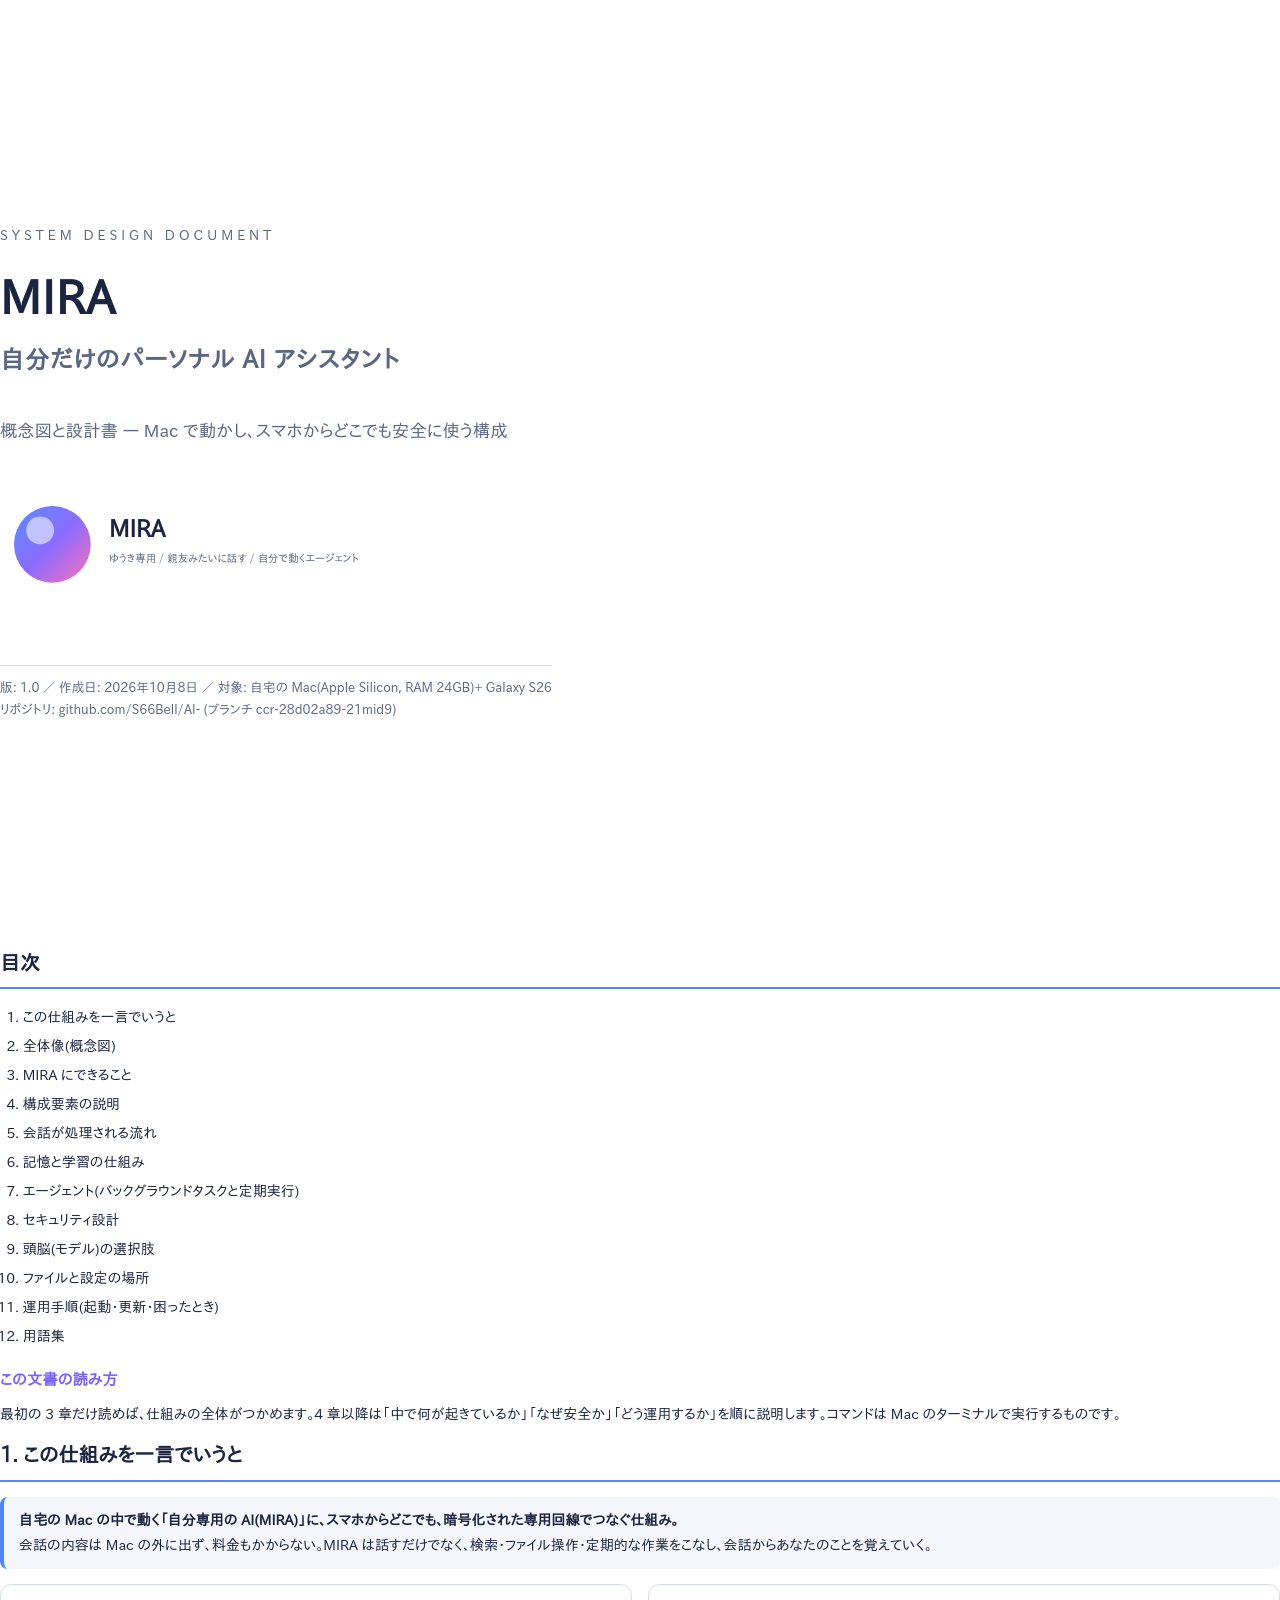
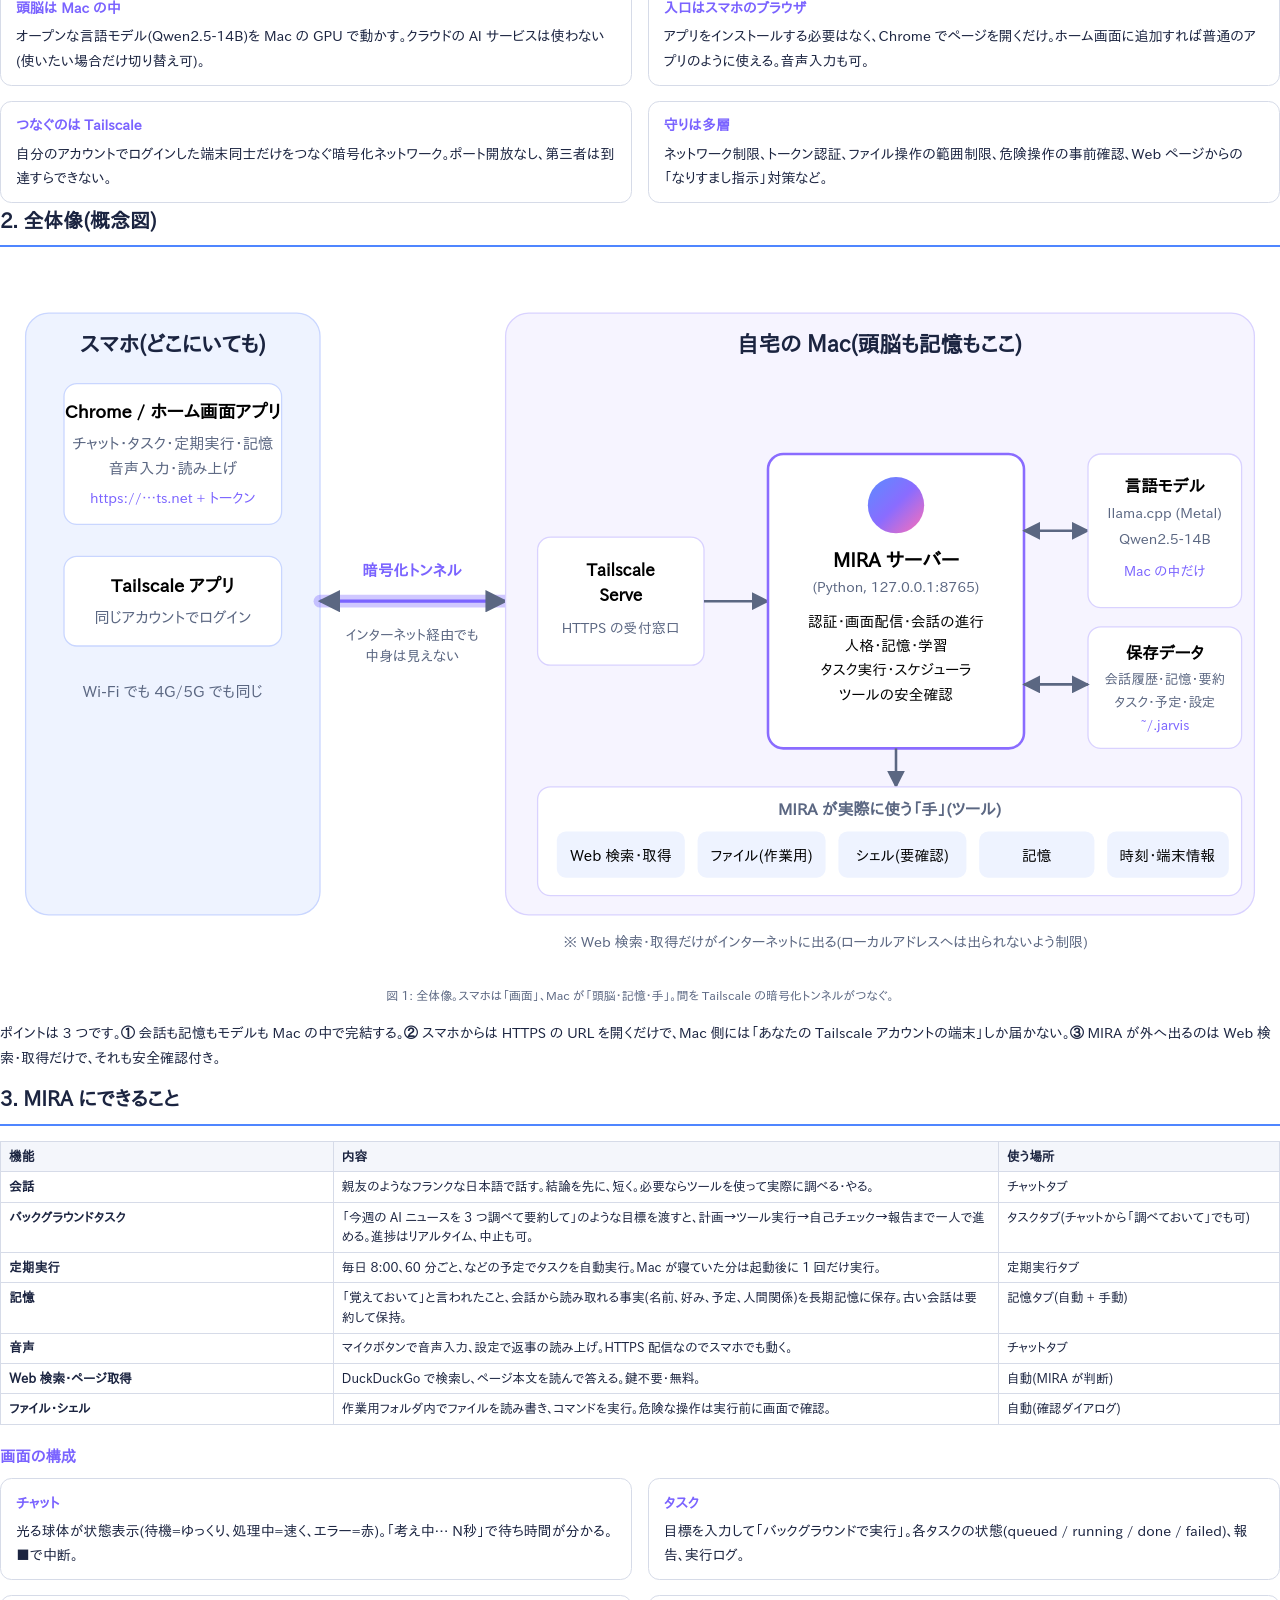
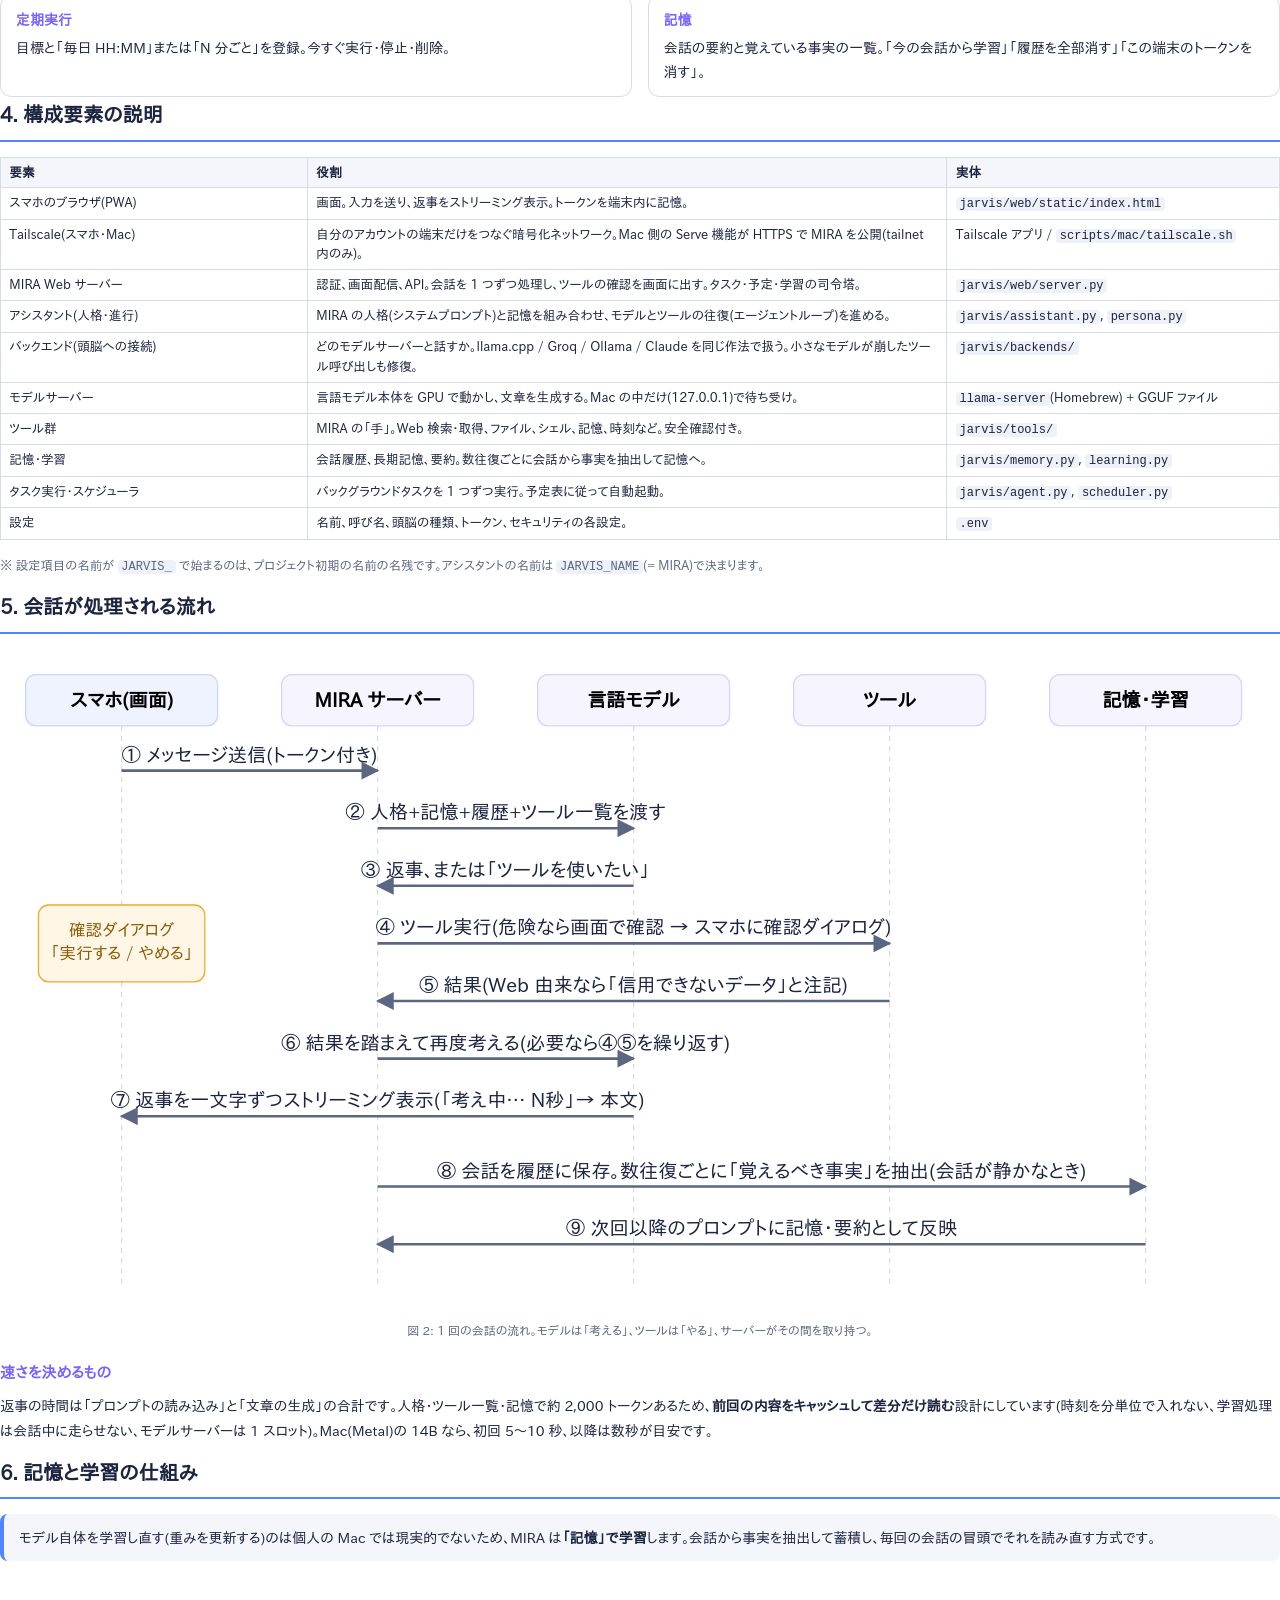
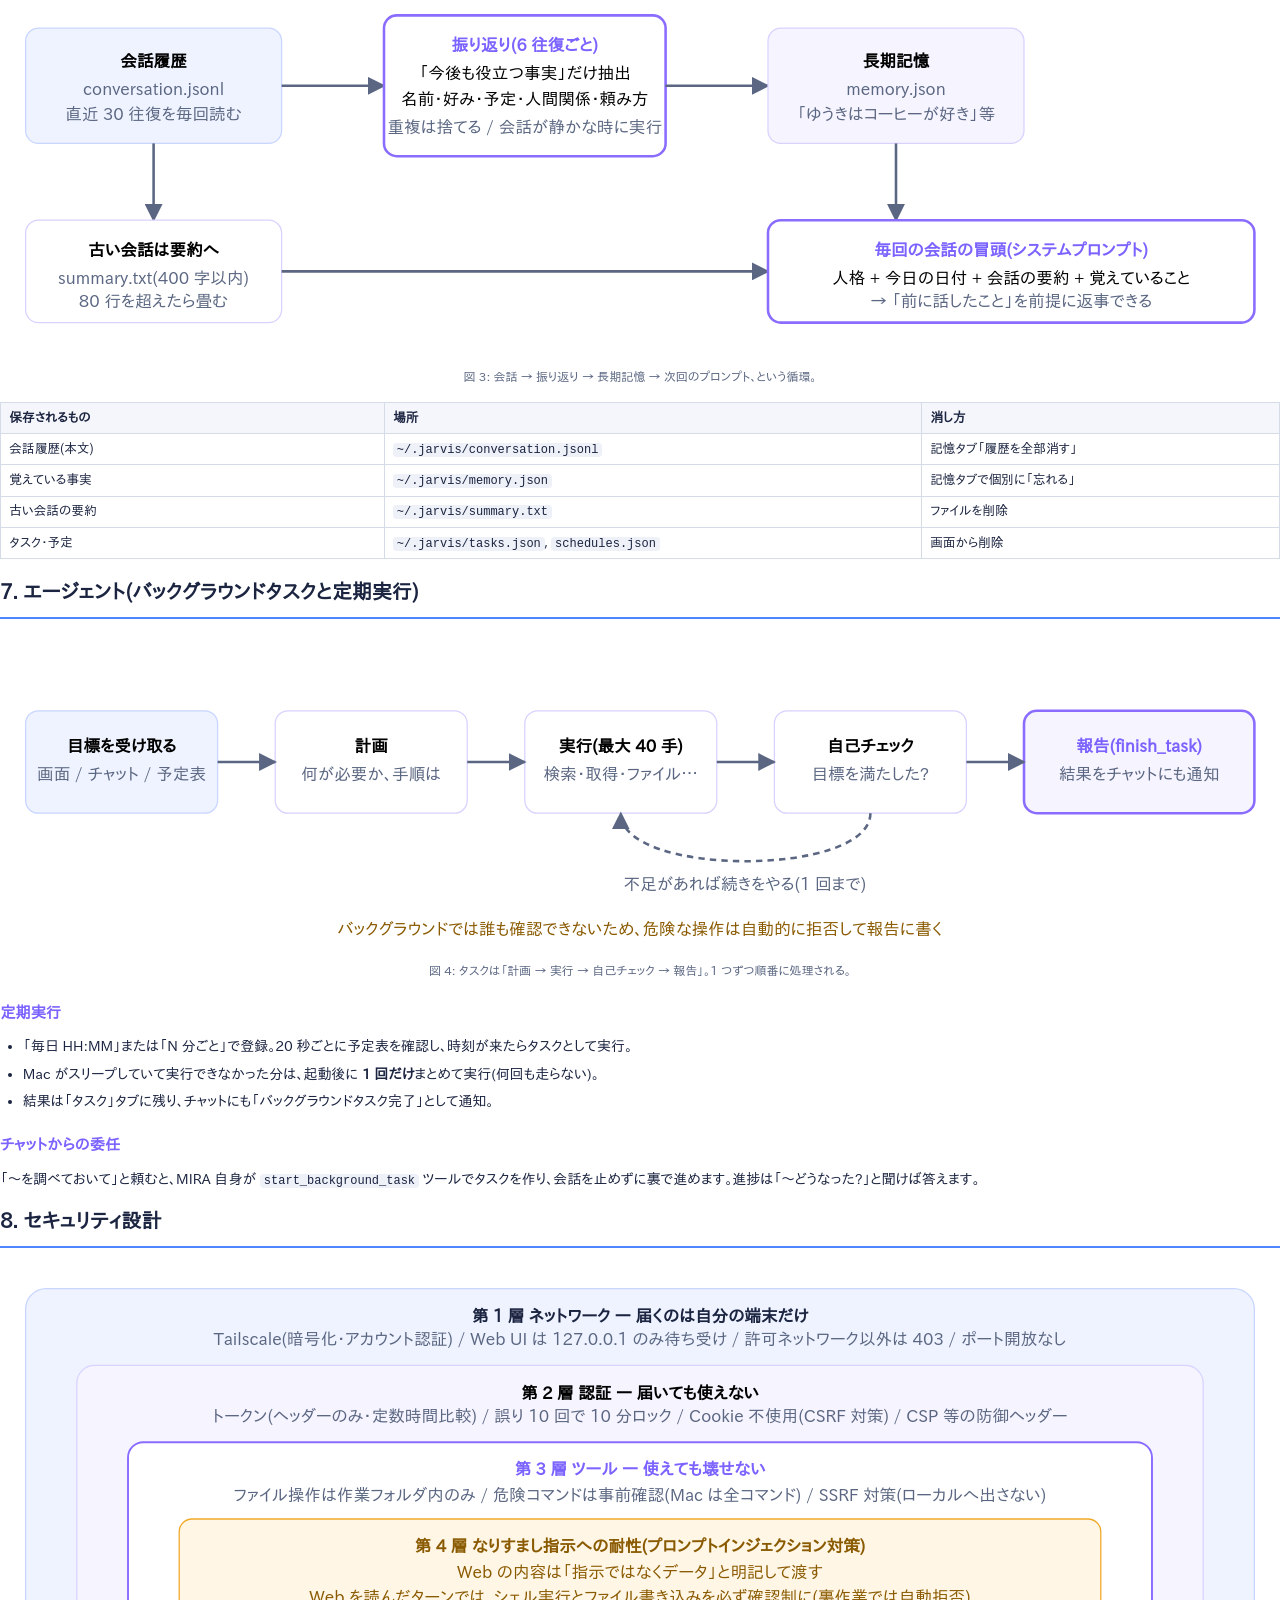
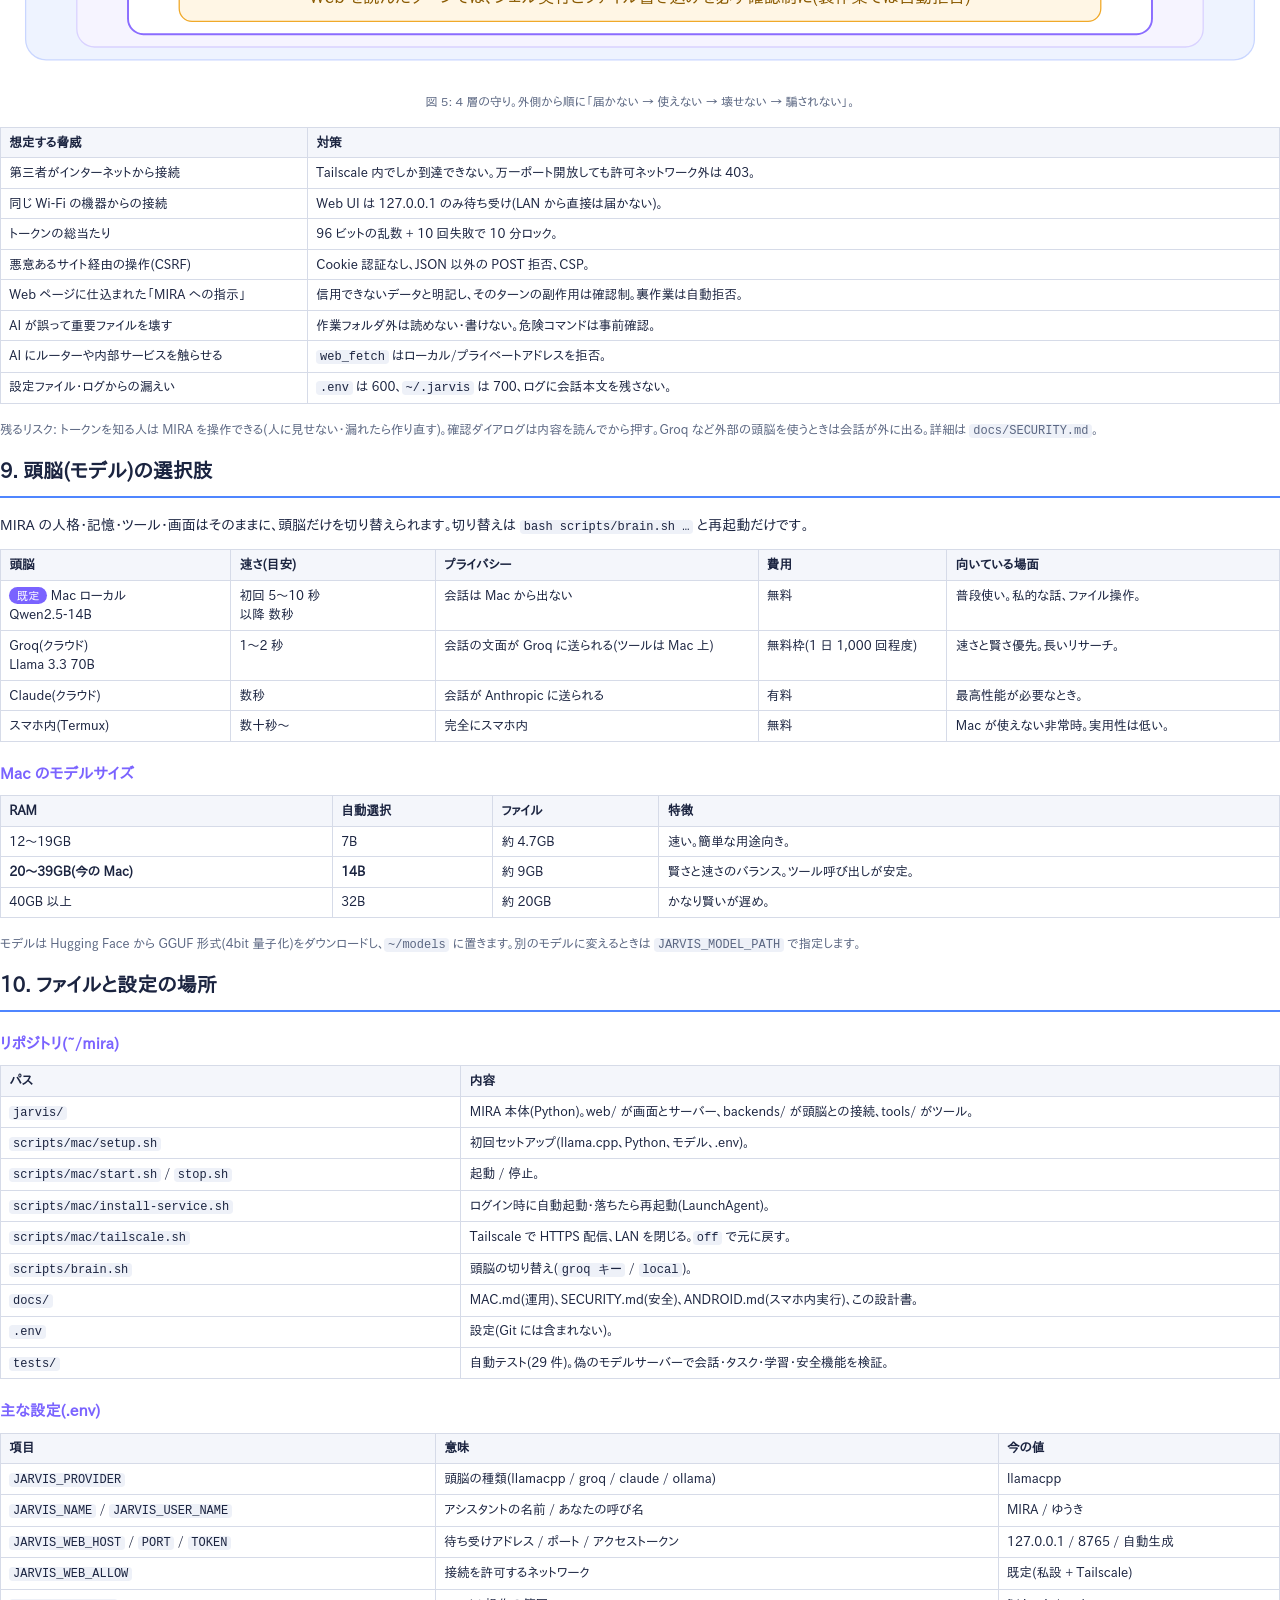
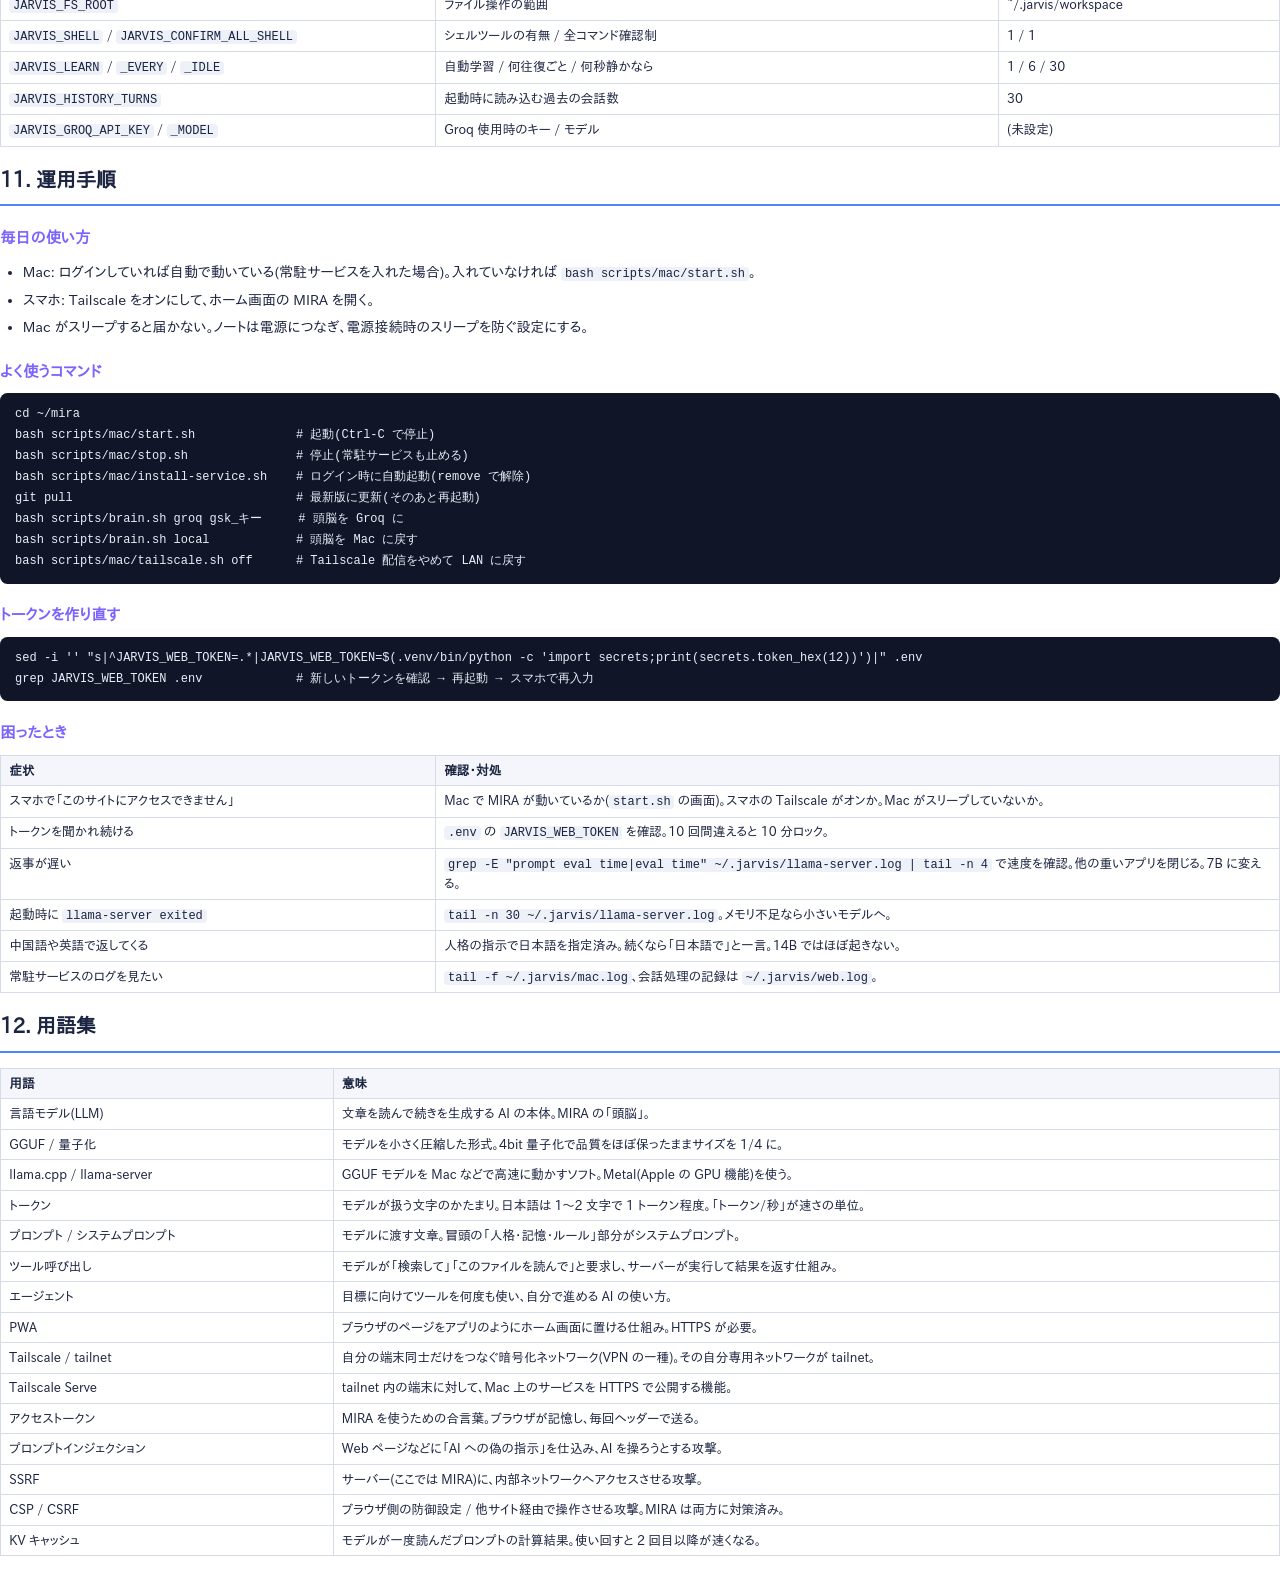
==== docs/design/mira-design.html @ 9174a17b "docs: MIRA design document (concept diagrams + spec) as HTML and PDF Co-Authored-By: Claude Fable 5." ====
<!doctype html>
<html lang="ja">
<head>
<meta charset="utf-8">
<title>MIRA 設計書</title>
<style>
@page { size: A4; margin: 18mm 16mm 18mm 16mm; }
:root{ --ink:#1b2440; --muted:#5b6782; --line:#d6dbe8; --blue:#4f86ff; --purple:#7a63ff; --pink:#ff6fb5; --teal:#2fb8d6; --green:#2fbf8a; --amber:#f0a929; --red:#e5566a; --bg:#f4f6fb; }
*{box-sizing:border-box}
body{font-family:"IPAPGothic","IPAGothic","Hiragino Sans","Noto Sans JP",sans-serif;color:var(--ink);font-size:10.5pt;line-height:1.75;margin:0}
h1{font-size:22pt;margin:0 0 4mm;letter-spacing:.02em}
h2{font-size:15pt;margin:0 0 4mm;padding-bottom:2mm;border-bottom:2px solid var(--blue);page-break-after:avoid}
h3{font-size:11.5pt;margin:5mm 0 2mm;color:var(--purple);page-break-after:avoid}
p{margin:0 0 3mm}
.page{page-break-after:always}
.page:last-child{page-break-after:auto}
.cover{height:250mm;display:flex;flex-direction:column;justify-content:center;align-items:flex-start;gap:6mm}
.cover .kicker{color:var(--muted);letter-spacing:.3em;font-size:10pt}
.cover h1{font-size:34pt;line-height:1.2}
.cover .sub{font-size:13pt;color:var(--muted)}
.cover .meta{margin-top:12mm;color:var(--muted);font-size:9.5pt;border-top:1px solid var(--line);padding-top:3mm}
.lead{background:var(--bg);border-left:4px solid var(--blue);padding:3mm 4mm;border-radius:2mm;margin:0 0 4mm}
.grid2{display:grid;grid-template-columns:1fr 1fr;gap:4mm}
.card{border:1px solid var(--line);border-radius:3mm;padding:3mm 4mm;background:#fff;page-break-inside:avoid}
.card b{display:block;color:var(--purple);margin-bottom:1mm}
table{width:100%;border-collapse:collapse;margin:2mm 0 4mm;font-size:9.5pt}
tr{page-break-inside:avoid}
thead{display:table-header-group}
th,td{border:1px solid var(--line);padding:1.3mm 2.2mm;vertical-align:top;text-align:left;line-height:1.55}
th{background:var(--bg);font-weight:bold}
code{font-family:Menlo,Consolas,monospace;font-size:9pt;background:#eef1f8;padding:0 1mm;border-radius:1mm}
pre{font-family:Menlo,Consolas,monospace;font-size:9pt;background:#101628;color:#e9edf7;padding:3mm 4mm;border-radius:2mm;white-space:pre-wrap;margin:1mm 0 3mm}
ul,ol{margin:0 0 3mm;padding-left:6mm}
li{margin-bottom:.8mm}
.fig{margin:3mm 0 4mm;page-break-inside:avoid}
.fig svg{width:100%;height:auto;display:block}
.cap{font-size:9pt;color:var(--muted);text-align:center;margin-top:1.5mm}
.toc li{margin-bottom:1.2mm}
.note{font-size:9.3pt;color:var(--muted)}
.badge{display:inline-block;padding:0 2mm;border-radius:999px;font-size:8.5pt;color:#fff;background:var(--blue);margin-right:1mm}
.badge.g{background:var(--green)} .badge.a{background:var(--amber)} .badge.r{background:var(--red)} .badge.p{background:var(--purple)}
footer{position:fixed;bottom:-10mm;left:0;right:0;font-size:8.5pt;color:var(--muted);text-align:center}
</style>
</head>
<body>

<!-- ───────────── 表紙 ───────────── -->
<section class="page cover">
  <div class="kicker">SYSTEM DESIGN DOCUMENT</div>
  <h1>MIRA<br><span style="font-size:18pt;color:var(--muted)">自分だけのパーソナル AI アシスタント</span></h1>
  <div class="sub">概念図と設計書 ― Mac で動かし、スマホからどこでも安全に使う構成</div>
  <svg viewBox="0 0 520 120" style="width:120mm;margin-top:6mm">
    <defs><linearGradient id="g1" x1="0" y1="0" x2="1" y2="1"><stop offset="0" stop-color="#5b8cff"/><stop offset=".5" stop-color="#8a6cff"/><stop offset="1" stop-color="#ff6fb5"/></linearGradient></defs>
    <circle cx="60" cy="60" r="44" fill="url(#g1)"/><circle cx="46" cy="44" r="16" fill="#fff" opacity=".55"/>
    <text x="125" y="52" font-size="26" fill="#1b2440" font-weight="bold">MIRA</text>
    <text x="125" y="80" font-size="12" fill="#5b6782">ゆうき専用 / 親友みたいに話す / 自分で動くエージェント</text>
  </svg>
  <div class="meta">版: 1.0 ／ 作成日: 2026年10月8日 ／ 対象: 自宅の Mac(Apple Silicon, RAM 24GB)+ Galaxy S26<br>リポジトリ: github.com/S66Bell/AI- (ブランチ ccr-28d02a89-21mid9)</div>
</section>

<!-- ───────────── 目次 ───────────── -->
<section class="page">
  <h2>目次</h2>
  <ol class="toc">
    <li>この仕組みを一言でいうと</li>
    <li>全体像(概念図)</li>
    <li>MIRA にできること</li>
    <li>構成要素の説明</li>
    <li>会話が処理される流れ</li>
    <li>記憶と学習の仕組み</li>
    <li>エージェント(バックグラウンドタスクと定期実行)</li>
    <li>セキュリティ設計</li>
    <li>頭脳(モデル)の選択肢</li>
    <li>ファイルと設定の場所</li>
    <li>運用手順(起動・更新・困ったとき)</li>
    <li>用語集</li>
  </ol>
  <h3>この文書の読み方</h3>
  <p>最初の 3 章だけ読めば、仕組みの全体がつかめます。4 章以降は「中で何が起きているか」「なぜ安全か」「どう運用するか」を順に説明します。コマンドは Mac のターミナルで実行するものです。</p>
</section>

<!-- ───────────── 1. 一言で ───────────── -->
<section class="page">
  <h2>1. この仕組みを一言でいうと</h2>
  <div class="lead">
    <b>自宅の Mac の中で動く「自分専用の AI(MIRA)」に、スマホからどこでも、暗号化された専用回線でつなぐ仕組み。</b><br>
    会話の内容は Mac の外に出ず、料金もかからない。MIRA は話すだけでなく、検索・ファイル操作・定期的な作業をこなし、会話からあなたのことを覚えていく。
  </div>
  <div class="grid2">
    <div class="card"><b>頭脳は Mac の中</b>オープンな言語モデル(Qwen2.5-14B)を Mac の GPU で動かす。クラウドの AI サービスは使わない(使いたい場合だけ切り替え可)。</div>
    <div class="card"><b>入口はスマホのブラウザ</b>アプリをインストールする必要はなく、Chrome でページを開くだけ。ホーム画面に追加すれば普通のアプリのように使える。音声入力も可。</div>
    <div class="card"><b>つなぐのは Tailscale</b>自分のアカウントでログインした端末同士だけをつなぐ暗号化ネットワーク。ポート開放なし、第三者は到達すらできない。</div>
    <div class="card"><b>守りは多層</b>ネットワーク制限、トークン認証、ファイル操作の範囲制限、危険操作の事前確認、Web ページからの「なりすまし指示」対策など。</div>
  </div>
</section>

<!-- ───────────── 2. 全体像 ───────────── -->
<section class="page">
  <h2>2. 全体像(概念図)</h2>
  <div class="fig">
  <svg viewBox="0 0 1000 560" xmlns="http://www.w3.org/2000/svg" font-family="IPAPGothic, sans-serif">
    <defs>
      <marker id="arr" viewBox="0 0 10 10" refX="9" refY="5" markerWidth="7" markerHeight="7" orient="auto-start-reverse"><path d="M0,0 L10,5 L0,10 z" fill="#5b6782"/></marker>
      <linearGradient id="orb" x1="0" y1="0" x2="1" y2="1"><stop offset="0" stop-color="#5b8cff"/><stop offset=".5" stop-color="#8a6cff"/><stop offset="1" stop-color="#ff6fb5"/></linearGradient>
    </defs>
    <!-- phone zone -->
    <rect x="20" y="40" width="230" height="470" rx="18" fill="#eef3ff" stroke="#c9d6ff"/>
    <text x="135" y="70" text-anchor="middle" font-size="17" font-weight="bold" fill="#1b2440">スマホ(どこにいても)</text>
    <rect x="50" y="95" width="170" height="110" rx="10" fill="#fff" stroke="#c9d6ff"/>
    <text x="135" y="122" text-anchor="middle" font-size="14" font-weight="bold">Chrome / ホーム画面アプリ</text>
    <text x="135" y="146" text-anchor="middle" font-size="12" fill="#5b6782">チャット・タスク・定期実行・記憶</text>
    <text x="135" y="166" text-anchor="middle" font-size="12" fill="#5b6782">音声入力・読み上げ</text>
    <text x="135" y="188" text-anchor="middle" font-size="11" fill="#7a63ff">https://…ts.net + トークン</text>
    <rect x="50" y="230" width="170" height="70" rx="10" fill="#fff" stroke="#c9d6ff"/>
    <text x="135" y="258" text-anchor="middle" font-size="14" font-weight="bold">Tailscale アプリ</text>
    <text x="135" y="282" text-anchor="middle" font-size="12" fill="#5b6782">同じアカウントでログイン</text>
    <text x="135" y="340" text-anchor="middle" font-size="12" fill="#5b6782">Wi-Fi でも 4G/5G でも同じ</text>
    <!-- tunnel -->
    <path d="M250,265 C320,265 320,265 395,265" stroke="#7a63ff" stroke-width="10" fill="none" stroke-linecap="round" opacity=".35"/>
    <path d="M250,265 L395,265" stroke="#7a63ff" stroke-width="2.5" fill="none" marker-end="url(#arr)" marker-start="url(#arr)"/>
    <text x="322" y="245" text-anchor="middle" font-size="12" fill="#7a63ff" font-weight="bold">暗号化トンネル</text>
    <text x="322" y="295" text-anchor="middle" font-size="11" fill="#5b6782">インターネット経由でも</text>
    <text x="322" y="312" text-anchor="middle" font-size="11" fill="#5b6782">中身は見えない</text>
    <!-- mac zone -->
    <rect x="395" y="40" width="585" height="470" rx="18" fill="#f6f4ff" stroke="#d9d2ff"/>
    <text x="687" y="70" text-anchor="middle" font-size="17" font-weight="bold" fill="#1b2440">自宅の Mac(頭脳も記憶もここ)</text>
    <!-- tailscale serve -->
    <rect x="420" y="215" width="130" height="100" rx="10" fill="#fff" stroke="#d9d2ff"/>
    <text x="485" y="245" text-anchor="middle" font-size="13" font-weight="bold">Tailscale</text>
    <text x="485" y="265" text-anchor="middle" font-size="13" font-weight="bold">Serve</text>
    <text x="485" y="290" text-anchor="middle" font-size="11" fill="#5b6782">HTTPS の受付窓口</text>
    <path d="M550,265 L600,265" stroke="#5b6782" stroke-width="2" marker-end="url(#arr)"/>
    <!-- MIRA server -->
    <rect x="600" y="150" width="200" height="230" rx="12" fill="#fff" stroke="#8a6cff" stroke-width="2"/>
    <circle cx="700" cy="190" r="22" fill="url(#orb)"/>
    <text x="700" y="238" text-anchor="middle" font-size="15" font-weight="bold">MIRA サーバー</text>
    <text x="700" y="258" text-anchor="middle" font-size="11" fill="#5b6782">(Python, 127.0.0.1:8765)</text>
    <text x="700" y="285" text-anchor="middle" font-size="11.5">認証・画面配信・会話の進行</text>
    <text x="700" y="304" text-anchor="middle" font-size="11.5">人格・記憶・学習</text>
    <text x="700" y="323" text-anchor="middle" font-size="11.5">タスク実行・スケジューラ</text>
    <text x="700" y="342" text-anchor="middle" font-size="11.5">ツールの安全確認</text>
    <!-- model -->
    <path d="M800,210 L850,210" stroke="#5b6782" stroke-width="2" marker-end="url(#arr)" marker-start="url(#arr)"/>
    <rect x="850" y="150" width="120" height="120" rx="10" fill="#fff" stroke="#d9d2ff"/>
    <text x="910" y="180" text-anchor="middle" font-size="13" font-weight="bold">言語モデル</text>
    <text x="910" y="200" text-anchor="middle" font-size="11" fill="#5b6782">llama.cpp (Metal)</text>
    <text x="910" y="220" text-anchor="middle" font-size="11" fill="#5b6782">Qwen2.5-14B</text>
    <text x="910" y="245" text-anchor="middle" font-size="10.5" fill="#7a63ff">Mac の中だけ</text>
    <!-- tools -->
    <path d="M700,380 L700,410" stroke="#5b6782" stroke-width="2" marker-end="url(#arr)"/>
    <rect x="420" y="410" width="550" height="85" rx="10" fill="#fff" stroke="#d9d2ff"/>
    <text x="695" y="432" text-anchor="middle" font-size="12.5" font-weight="bold" fill="#5b6782">MIRA が実際に使う「手」(ツール)</text>
    <g font-size="11.5" text-anchor="middle">
      <rect x="435" y="445" width="100" height="36" rx="7" fill="#eef3ff"/><text x="485" y="468">Web 検索・取得</text>
      <rect x="545" y="445" width="100" height="36" rx="7" fill="#eef3ff"/><text x="595" y="468">ファイル(作業用)</text>
      <rect x="655" y="445" width="100" height="36" rx="7" fill="#eef3ff"/><text x="705" y="468">シェル(要確認)</text>
      <rect x="765" y="445" width="90" height="36" rx="7" fill="#eef3ff"/><text x="810" y="468">記憶</text>
      <rect x="865" y="445" width="95" height="36" rx="7" fill="#eef3ff"/><text x="912" y="468">時刻・端末情報</text>
    </g>
    <!-- storage -->
    <rect x="850" y="285" width="120" height="95" rx="10" fill="#fff" stroke="#d9d2ff"/>
    <text x="910" y="310" text-anchor="middle" font-size="13" font-weight="bold">保存データ</text>
    <text x="910" y="330" text-anchor="middle" font-size="10.5" fill="#5b6782">会話履歴・記憶・要約</text>
    <text x="910" y="348" text-anchor="middle" font-size="10.5" fill="#5b6782">タスク・予定・設定</text>
    <text x="910" y="366" text-anchor="middle" font-size="10.5" fill="#7a63ff">~/.jarvis</text>
    <path d="M800,330 L850,330" stroke="#5b6782" stroke-width="2" marker-end="url(#arr)" marker-start="url(#arr)"/>
    <!-- internet -->
    <path d="M485,410 L485,395 L485,380" stroke="#5b6782" stroke-width="0"/>
    <text x="440" y="535" font-size="11" fill="#5b6782">※ Web 検索・取得だけがインターネットに出る(ローカルアドレスへは出られないよう制限)</text>
  </svg>
  <div class="cap">図 1: 全体像。スマホは「画面」、Mac が「頭脳・記憶・手」。間を Tailscale の暗号化トンネルがつなぐ。</div>
  </div>
  <p>ポイントは 3 つです。<b>①</b> 会話も記憶もモデルも Mac の中で完結する。<b>②</b> スマホからは HTTPS の URL を開くだけで、Mac 側には「あなたの Tailscale アカウントの端末」しか届かない。<b>③</b> MIRA が外へ出るのは Web 検索・取得だけで、それも安全確認付き。</p>
</section>

<!-- ───────────── 3. できること ───────────── -->
<section class="page">
  <h2>3. MIRA にできること</h2>
  <table>
    <tr><th style="width:26%">機能</th><th>内容</th><th style="width:22%">使う場所</th></tr>
    <tr><td><b>会話</b></td><td>親友のようなフランクな日本語で話す。結論を先に、短く。必要ならツールを使って実際に調べる・やる。</td><td>チャットタブ</td></tr>
    <tr><td><b>バックグラウンドタスク</b></td><td>「今週の AI ニュースを 3 つ調べて要約して」のような目標を渡すと、計画→ツール実行→自己チェック→報告まで一人で進める。進捗はリアルタイム、中止も可。</td><td>タスクタブ(チャットから「調べておいて」でも可)</td></tr>
    <tr><td><b>定期実行</b></td><td>毎日 8:00、60 分ごと、などの予定でタスクを自動実行。Mac が寝ていた分は起動後に 1 回だけ実行。</td><td>定期実行タブ</td></tr>
    <tr><td><b>記憶</b></td><td>「覚えておいて」と言われたこと、会話から読み取れる事実(名前、好み、予定、人間関係)を長期記憶に保存。古い会話は要約して保持。</td><td>記憶タブ(自動 + 手動)</td></tr>
    <tr><td><b>音声</b></td><td>マイクボタンで音声入力、設定で返事の読み上げ。HTTPS 配信なのでスマホでも動く。</td><td>チャットタブ</td></tr>
    <tr><td><b>Web 検索・ページ取得</b></td><td>DuckDuckGo で検索し、ページ本文を読んで答える。鍵不要・無料。</td><td>自動(MIRA が判断)</td></tr>
    <tr><td><b>ファイル・シェル</b></td><td>作業用フォルダ内でファイルを読み書き、コマンドを実行。危険な操作は実行前に画面で確認。</td><td>自動(確認ダイアログ)</td></tr>
  </table>
  <h3>画面の構成</h3>
  <div class="grid2">
    <div class="card"><b>チャット</b>光る球体が状態表示(待機=ゆっくり、処理中=速く、エラー=赤)。「考え中… N秒」で待ち時間が分かる。■で中断。</div>
    <div class="card"><b>タスク</b>目標を入力して「バックグラウンドで実行」。各タスクの状態(queued / running / done / failed)、報告、実行ログ。</div>
    <div class="card"><b>定期実行</b>目標と「毎日 HH:MM」または「N 分ごと」を登録。今すぐ実行・停止・削除。</div>
    <div class="card"><b>記憶</b>会話の要約と覚えている事実の一覧。「今の会話から学習」「履歴を全部消す」「この端末のトークンを消す」。</div>
  </div>
</section>

<!-- ───────────── 4. 構成要素 ───────────── -->
<section class="page">
  <h2>4. 構成要素の説明</h2>
  <table>
    <tr><th style="width:24%">要素</th><th>役割</th><th style="width:26%">実体</th></tr>
    <tr><td>スマホのブラウザ(PWA)</td><td>画面。入力を送り、返事をストリーミング表示。トークンを端末内に記憶。</td><td><code>jarvis/web/static/index.html</code></td></tr>
    <tr><td>Tailscale(スマホ・Mac)</td><td>自分のアカウントの端末だけをつなぐ暗号化ネットワーク。Mac 側の Serve 機能が HTTPS で MIRA を公開(tailnet 内のみ)。</td><td>Tailscale アプリ / <code>scripts/mac/tailscale.sh</code></td></tr>
    <tr><td>MIRA Web サーバー</td><td>認証、画面配信、API。会話を 1 つずつ処理し、ツールの確認を画面に出す。タスク・予定・学習の司令塔。</td><td><code>jarvis/web/server.py</code></td></tr>
    <tr><td>アシスタント(人格・進行)</td><td>MIRA の人格(システムプロンプト)と記憶を組み合わせ、モデルとツールの往復(エージェントループ)を進める。</td><td><code>jarvis/assistant.py</code>, <code>persona.py</code></td></tr>
    <tr><td>バックエンド(頭脳への接続)</td><td>どのモデルサーバーと話すか。llama.cpp / Groq / Ollama / Claude を同じ作法で扱う。小さなモデルが崩したツール呼び出しも修復。</td><td><code>jarvis/backends/</code></td></tr>
    <tr><td>モデルサーバー</td><td>言語モデル本体を GPU で動かし、文章を生成する。Mac の中だけ(127.0.0.1)で待ち受け。</td><td><code>llama-server</code>(Homebrew) + GGUF ファイル</td></tr>
    <tr><td>ツール群</td><td>MIRA の「手」。Web 検索・取得、ファイル、シェル、記憶、時刻など。安全確認付き。</td><td><code>jarvis/tools/</code></td></tr>
    <tr><td>記憶・学習</td><td>会話履歴、長期記憶、要約。数往復ごとに会話から事実を抽出して記憶へ。</td><td><code>jarvis/memory.py</code>, <code>learning.py</code></td></tr>
    <tr><td>タスク実行・スケジューラ</td><td>バックグラウンドタスクを 1 つずつ実行。予定表に従って自動起動。</td><td><code>jarvis/agent.py</code>, <code>scheduler.py</code></td></tr>
    <tr><td>設定</td><td>名前、呼び名、頭脳の種類、トークン、セキュリティの各設定。</td><td><code>.env</code></td></tr>
  </table>
  <p class="note">※ 設定項目の名前が <code>JARVIS_</code> で始まるのは、プロジェクト初期の名前の名残です。アシスタントの名前は <code>JARVIS_NAME</code>(= MIRA)で決まります。</p>
</section>

<!-- ───────────── 5. 会話の流れ ───────────── -->
<section class="page">
  <h2>5. 会話が処理される流れ</h2>
  <div class="fig">
  <svg viewBox="0 0 1000 520" xmlns="http://www.w3.org/2000/svg" font-family="IPAPGothic, sans-serif" font-size="14.5">
    <defs><marker id="a2" viewBox="0 0 10 10" refX="9" refY="5" markerWidth="7" markerHeight="7" orient="auto-start-reverse"><path d="M0,0 L10,5 L0,10 z" fill="#5b6782"/></marker></defs>
    <!-- lanes -->
    <g font-weight="bold" text-anchor="middle" font-size="15">
      <rect x="20" y="20" width="150" height="40" rx="8" fill="#eef3ff" stroke="#c9d6ff"/><text x="95" y="45">スマホ(画面)</text>
      <rect x="220" y="20" width="150" height="40" rx="8" fill="#f6f4ff" stroke="#d9d2ff"/><text x="295" y="45">MIRA サーバー</text>
      <rect x="420" y="20" width="150" height="40" rx="8" fill="#f6f4ff" stroke="#d9d2ff"/><text x="495" y="45">言語モデル</text>
      <rect x="620" y="20" width="150" height="40" rx="8" fill="#f6f4ff" stroke="#d9d2ff"/><text x="695" y="45">ツール</text>
      <rect x="820" y="20" width="150" height="40" rx="8" fill="#f6f4ff" stroke="#d9d2ff"/><text x="895" y="45">記憶・学習</text>
    </g>
    <g stroke="#d6dbe8" stroke-dasharray="4 4"><line x1="95" y1="60" x2="95" y2="500"/><line x1="295" y1="60" x2="295" y2="500"/><line x1="495" y1="60" x2="495" y2="500"/><line x1="695" y1="60" x2="695" y2="500"/><line x1="895" y1="60" x2="895" y2="500"/></g>
    <!-- steps -->
    <g stroke="#5b6782" stroke-width="2" fill="none">
      <path d="M95,95 L295,95" marker-end="url(#a2)"/>
      <path d="M295,140 L495,140" marker-end="url(#a2)"/>
      <path d="M495,185 L295,185" marker-end="url(#a2)"/>
      <path d="M295,230 L695,230" marker-end="url(#a2)"/>
      <path d="M695,275 L295,275" marker-end="url(#a2)"/>
      <path d="M295,320 L495,320" marker-end="url(#a2)"/>
      <path d="M495,365 L95,365" marker-end="url(#a2)"/>
      <path d="M295,420 L895,420" marker-end="url(#a2)"/>
      <path d="M895,465 L295,465" marker-end="url(#a2)"/>
    </g>
    <g fill="#1b2440" font-size="15">
      <text x="195" y="88" text-anchor="middle">① メッセージ送信(トークン付き)</text>
      <text x="395" y="133" text-anchor="middle">② 人格+記憶+履歴+ツール一覧を渡す</text>
      <text x="395" y="178" text-anchor="middle">③ 返事、または「ツールを使いたい」</text>
      <text x="495" y="223" text-anchor="middle">④ ツール実行(危険なら画面で確認 → スマホに確認ダイアログ)</text>
      <text x="495" y="268" text-anchor="middle">⑤ 結果(Web 由来なら「信用できないデータ」と注記)</text>
      <text x="395" y="313" text-anchor="middle">⑥ 結果を踏まえて再度考える(必要なら④⑤を繰り返す)</text>
      <text x="295" y="358" text-anchor="middle">⑦ 返事を一文字ずつストリーミング表示(「考え中… N秒」→ 本文)</text>
      <text x="595" y="413" text-anchor="middle">⑧ 会話を履歴に保存。数往復ごとに「覚えるべき事実」を抽出(会話が静かなとき)</text>
      <text x="595" y="458" text-anchor="middle">⑨ 次回以降のプロンプトに記憶・要約として反映</text>
    </g>
    <rect x="30" y="200" width="130" height="60" rx="8" fill="#fff6e5" stroke="#f0a929"/>
    <text x="95" y="224" text-anchor="middle" font-size="13" fill="#8a5a00">確認ダイアログ</text>
    <text x="95" y="242" text-anchor="middle" font-size="13" fill="#8a5a00">「実行する / やめる」</text>
  </svg>
  <div class="cap">図 2: 1 回の会話の流れ。モデルは「考える」、ツールは「やる」、サーバーがその間を取り持つ。</div>
  </div>
  <h3>速さを決めるもの</h3>
  <p>返事の時間は「プロンプトの読み込み」と「文章の生成」の合計です。人格・ツール一覧・記憶で約 2,000 トークンあるため、<b>前回の内容をキャッシュして差分だけ読む</b>設計にしています(時刻を分単位で入れない、学習処理は会話中に走らせない、モデルサーバーは 1 スロット)。Mac(Metal)の 14B なら、初回 5〜10 秒、以降は数秒が目安です。</p>
</section>

<!-- ───────────── 6. 記憶と学習 ───────────── -->
<section class="page">
  <h2>6. 記憶と学習の仕組み</h2>
  <div class="lead">モデル自体を学習し直す(重みを更新する)のは個人の Mac では現実的でないため、MIRA は<b>「記憶」で学習</b>します。会話から事実を抽出して蓄積し、毎回の会話の冒頭でそれを読み直す方式です。</div>
  <div class="fig">
  <svg viewBox="0 0 1000 300" xmlns="http://www.w3.org/2000/svg" font-family="IPAPGothic, sans-serif" font-size="13">
    <defs><marker id="a3" viewBox="0 0 10 10" refX="9" refY="5" markerWidth="7" markerHeight="7" orient="auto-start-reverse"><path d="M0,0 L10,5 L0,10 z" fill="#5b6782"/></marker></defs>
    <rect x="20" y="40" width="200" height="90" rx="10" fill="#eef3ff" stroke="#c9d6ff"/>
    <text x="120" y="70" text-anchor="middle" font-weight="bold" font-size="13">会話履歴</text>
    <text x="120" y="92" text-anchor="middle" fill="#5b6782">conversation.jsonl</text>
    <text x="120" y="112" text-anchor="middle" fill="#5b6782">直近 30 往復を毎回読む</text>
    <path d="M220,85 L300,85" stroke="#5b6782" stroke-width="2" marker-end="url(#a3)"/>
    <rect x="300" y="30" width="220" height="110" rx="10" fill="#fff" stroke="#8a6cff" stroke-width="2"/>
    <text x="410" y="58" text-anchor="middle" font-weight="bold" font-size="13" fill="#7a63ff">振り返り(6 往復ごと)</text>
    <text x="410" y="80" text-anchor="middle">「今後も役立つ事実」だけ抽出</text>
    <text x="410" y="100" text-anchor="middle">名前・好み・予定・人間関係・頼み方</text>
    <text x="410" y="122" text-anchor="middle" fill="#5b6782">重複は捨てる / 会話が静かな時に実行</text>
    <path d="M520,85 L600,85" stroke="#5b6782" stroke-width="2" marker-end="url(#a3)"/>
    <rect x="600" y="40" width="200" height="90" rx="10" fill="#f6f4ff" stroke="#d9d2ff"/>
    <text x="700" y="70" text-anchor="middle" font-weight="bold" font-size="13">長期記憶</text>
    <text x="700" y="92" text-anchor="middle" fill="#5b6782">memory.json</text>
    <text x="700" y="112" text-anchor="middle" fill="#5b6782">「ゆうきはコーヒーが好き」等</text>
    <!-- summary -->
    <path d="M120,130 L120,190" stroke="#5b6782" stroke-width="2" marker-end="url(#a3)"/>
    <rect x="20" y="190" width="200" height="80" rx="10" fill="#fff" stroke="#d9d2ff"/>
    <text x="120" y="218" text-anchor="middle" font-weight="bold" font-size="13">古い会話は要約へ</text>
    <text x="120" y="240" text-anchor="middle" fill="#5b6782">summary.txt(400 字以内)</text>
    <text x="120" y="258" text-anchor="middle" fill="#5b6782">80 行を超えたら畳む</text>
    <!-- prompt -->
    <path d="M700,130 L700,190" stroke="#5b6782" stroke-width="2" marker-end="url(#a3)"/>
    <path d="M220,230 L600,230" stroke="#5b6782" stroke-width="2" marker-end="url(#a3)"/>
    <rect x="600" y="190" width="380" height="80" rx="10" fill="#fff" stroke="#8a6cff" stroke-width="2"/>
    <text x="790" y="218" text-anchor="middle" font-weight="bold" font-size="13" fill="#7a63ff">毎回の会話の冒頭(システムプロンプト)</text>
    <text x="790" y="240" text-anchor="middle">人格 + 今日の日付 + 会話の要約 + 覚えていること</text>
    <text x="790" y="258" text-anchor="middle" fill="#5b6782">→ 「前に話したこと」を前提に返事できる</text>
  </svg>
  <div class="cap">図 3: 会話 → 振り返り → 長期記憶 → 次回のプロンプト、という循環。</div>
  </div>
  <table>
    <tr><th style="width:30%">保存されるもの</th><th>場所</th><th style="width:28%">消し方</th></tr>
    <tr><td>会話履歴(本文)</td><td><code>~/.jarvis/conversation.jsonl</code></td><td>記憶タブ「履歴を全部消す」</td></tr>
    <tr><td>覚えている事実</td><td><code>~/.jarvis/memory.json</code></td><td>記憶タブで個別に「忘れる」</td></tr>
    <tr><td>古い会話の要約</td><td><code>~/.jarvis/summary.txt</code></td><td>ファイルを削除</td></tr>
    <tr><td>タスク・予定</td><td><code>~/.jarvis/tasks.json</code>, <code>schedules.json</code></td><td>画面から削除</td></tr>
  </table>
</section>

<!-- ───────────── 7. エージェント ───────────── -->
<section class="page">
  <h2>7. エージェント(バックグラウンドタスクと定期実行)</h2>
  <div class="fig">
  <svg viewBox="0 0 1000 250" xmlns="http://www.w3.org/2000/svg" font-family="IPAPGothic, sans-serif" font-size="13">
    <defs><marker id="a4" viewBox="0 0 10 10" refX="9" refY="5" markerWidth="7" markerHeight="7" orient="auto-start-reverse"><path d="M0,0 L10,5 L0,10 z" fill="#5b6782"/></marker></defs>
    <g text-anchor="middle">
      <rect x="20" y="60" width="150" height="80" rx="10" fill="#eef3ff" stroke="#c9d6ff"/><text x="95" y="92" font-weight="bold" font-size="13">目標を受け取る</text><text x="95" y="114" fill="#5b6782">画面 / チャット / 予定表</text>
      <rect x="215" y="60" width="150" height="80" rx="10" fill="#fff" stroke="#d9d2ff"/><text x="290" y="92" font-weight="bold" font-size="13">計画</text><text x="290" y="114" fill="#5b6782">何が必要か、手順は</text>
      <rect x="410" y="60" width="150" height="80" rx="10" fill="#fff" stroke="#d9d2ff"/><text x="485" y="92" font-weight="bold" font-size="13">実行(最大 40 手)</text><text x="485" y="114" fill="#5b6782">検索・取得・ファイル…</text>
      <rect x="605" y="60" width="150" height="80" rx="10" fill="#fff" stroke="#d9d2ff"/><text x="680" y="92" font-weight="bold" font-size="13">自己チェック</text><text x="680" y="114" fill="#5b6782">目標を満たした?</text>
      <rect x="800" y="60" width="180" height="80" rx="10" fill="#f6f4ff" stroke="#8a6cff" stroke-width="2"/><text x="890" y="92" font-weight="bold" font-size="13" fill="#7a63ff">報告(finish_task)</text><text x="890" y="114" fill="#5b6782">結果をチャットにも通知</text>
    </g>
    <g stroke="#5b6782" stroke-width="2" fill="none">
      <path d="M170,100 L215,100" marker-end="url(#a4)"/><path d="M365,100 L410,100" marker-end="url(#a4)"/><path d="M560,100 L605,100" marker-end="url(#a4)"/><path d="M755,100 L800,100" marker-end="url(#a4)"/>
      <path d="M680,140 C680,190 485,190 485,140" marker-end="url(#a4)" stroke-dasharray="5 4"/>
    </g>
    <text x="582" y="200" text-anchor="middle" fill="#5b6782">不足があれば続きをやる(1 回まで)</text>
    <text x="500" y="235" text-anchor="middle" fill="#8a5a00">バックグラウンドでは誰も確認できないため、危険な操作は自動的に拒否して報告に書く</text>
  </svg>
  <div class="cap">図 4: タスクは「計画 → 実行 → 自己チェック → 報告」。1 つずつ順番に処理される。</div>
  </div>
  <h3>定期実行</h3>
  <ul>
    <li>「毎日 HH:MM」または「N 分ごと」で登録。20 秒ごとに予定表を確認し、時刻が来たらタスクとして実行。</li>
    <li>Mac がスリープしていて実行できなかった分は、起動後に <b>1 回だけ</b>まとめて実行(何回も走らない)。</li>
    <li>結果は「タスク」タブに残り、チャットにも「バックグラウンドタスク完了」として通知。</li>
  </ul>
  <h3>チャットからの委任</h3>
  <p>「〜を調べておいて」と頼むと、MIRA 自身が <code>start_background_task</code> ツールでタスクを作り、会話を止めずに裏で進めます。進捗は「〜どうなった?」と聞けば答えます。</p>
</section>

<!-- ───────────── 8. セキュリティ ───────────── -->
<section class="page">
  <h2>8. セキュリティ設計</h2>
  <div class="fig">
  <svg viewBox="0 0 1000 330" xmlns="http://www.w3.org/2000/svg" font-family="IPAPGothic, sans-serif" font-size="13">
    <g text-anchor="middle">
      <rect x="20" y="20" width="960" height="290" rx="16" fill="#eef3ff" stroke="#c9d6ff"/>
      <text x="500" y="46" font-weight="bold" font-size="13" fill="#1b2440">第 1 層 ネットワーク ― 届くのは自分の端末だけ</text>
      <text x="500" y="64" fill="#5b6782">Tailscale(暗号化・アカウント認証) / Web UI は 127.0.0.1 のみ待ち受け / 許可ネットワーク以外は 403 / ポート開放なし</text>
      <rect x="60" y="80" width="880" height="220" rx="14" fill="#f6f4ff" stroke="#d9d2ff"/>
      <text x="500" y="106" font-weight="bold" font-size="13">第 2 層 認証 ― 届いても使えない</text>
      <text x="500" y="124" fill="#5b6782">トークン(ヘッダーのみ・定数時間比較) / 誤り 10 回で 10 分ロック / Cookie 不使用(CSRF 対策) / CSP 等の防御ヘッダー</text>
      <rect x="100" y="140" width="800" height="150" rx="12" fill="#fff" stroke="#8a6cff" stroke-width="1.5"/>
      <text x="500" y="166" font-weight="bold" font-size="13" fill="#7a63ff">第 3 層 ツール ― 使えても壊せない</text>
      <text x="500" y="186" fill="#5b6782">ファイル操作は作業フォルダ内のみ / 危険コマンドは事前確認(Mac は全コマンド) / SSRF 対策(ローカルへ出さない)</text>
      <rect x="140" y="200" width="720" height="80" rx="10" fill="#fff6e5" stroke="#f0a929"/>
      <text x="500" y="226" font-weight="bold" font-size="13" fill="#8a5a00">第 4 層 なりすまし指示への耐性(プロンプトインジェクション対策)</text>
      <text x="500" y="246" fill="#8a5a00">Web の内容は「指示ではなくデータ」と明記して渡す</text>
      <text x="500" y="266" fill="#8a5a00">Web を読んだターンでは、シェル実行とファイル書き込みを必ず確認制に(裏作業では自動拒否)</text>
    </g>
  </svg>
  <div class="cap">図 5: 4 層の守り。外側から順に「届かない → 使えない → 壊せない → 騙されない」。</div>
  </div>
  <table>
    <tr><th style="width:24%">想定する脅威</th><th>対策</th></tr>
    <tr><td>第三者がインターネットから接続</td><td>Tailscale 内でしか到達できない。万一ポート開放しても許可ネットワーク外は 403。</td></tr>
    <tr><td>同じ Wi-Fi の機器からの接続</td><td>Web UI は 127.0.0.1 のみ待ち受け(LAN から直接は届かない)。</td></tr>
    <tr><td>トークンの総当たり</td><td>96 ビットの乱数 + 10 回失敗で 10 分ロック。</td></tr>
    <tr><td>悪意あるサイト経由の操作(CSRF)</td><td>Cookie 認証なし、JSON 以外の POST 拒否、CSP。</td></tr>
    <tr><td>Web ページに仕込まれた「MIRA への指示」</td><td>信用できないデータと明記し、そのターンの副作用は確認制。裏作業は自動拒否。</td></tr>
    <tr><td>AI が誤って重要ファイルを壊す</td><td>作業フォルダ外は読めない・書けない。危険コマンドは事前確認。</td></tr>
    <tr><td>AI にルーターや内部サービスを触らせる</td><td><code>web_fetch</code> はローカル/プライベートアドレスを拒否。</td></tr>
    <tr><td>設定ファイル・ログからの漏えい</td><td><code>.env</code> は 600、<code>~/.jarvis</code> は 700、ログに会話本文を残さない。</td></tr>
  </table>
  <p class="note">残るリスク: トークンを知る人は MIRA を操作できる(人に見せない・漏れたら作り直す)。確認ダイアログは内容を読んでから押す。Groq など外部の頭脳を使うときは会話が外に出る。詳細は <code>docs/SECURITY.md</code>。</p>
</section>

<!-- ───────────── 9. 頭脳 ───────────── -->
<section class="page">
  <h2>9. 頭脳(モデル)の選択肢</h2>
  <p>MIRA の人格・記憶・ツール・画面はそのままに、頭脳だけを切り替えられます。切り替えは <code>bash scripts/brain.sh …</code> と再起動だけです。</p>
  <table>
    <tr><th style="width:18%">頭脳</th><th style="width:16%">速さ(目安)</th><th>プライバシー</th><th>費用</th><th style="width:26%">向いている場面</th></tr>
    <tr><td><span class="badge p">既定</span>Mac ローカル<br>Qwen2.5-14B</td><td>初回 5〜10 秒<br>以降 数秒</td><td>会話は Mac から出ない</td><td>無料</td><td>普段使い。私的な話、ファイル操作。</td></tr>
    <tr><td>Groq(クラウド)<br>Llama 3.3 70B</td><td>1〜2 秒</td><td>会話の文面が Groq に送られる(ツールは Mac 上)</td><td>無料枠(1 日 1,000 回程度)</td><td>速さと賢さ優先。長いリサーチ。</td></tr>
    <tr><td>Claude(クラウド)</td><td>数秒</td><td>会話が Anthropic に送られる</td><td>有料</td><td>最高性能が必要なとき。</td></tr>
    <tr><td>スマホ内(Termux)</td><td>数十秒〜</td><td>完全にスマホ内</td><td>無料</td><td>Mac が使えない非常時。実用性は低い。</td></tr>
  </table>
  <h3>Mac のモデルサイズ</h3>
  <table>
    <tr><th>RAM</th><th>自動選択</th><th>ファイル</th><th>特徴</th></tr>
    <tr><td>12〜19GB</td><td>7B</td><td>約 4.7GB</td><td>速い。簡単な用途向き。</td></tr>
    <tr><td><b>20〜39GB(今の Mac)</b></td><td><b>14B</b></td><td>約 9GB</td><td>賢さと速さのバランス。ツール呼び出しが安定。</td></tr>
    <tr><td>40GB 以上</td><td>32B</td><td>約 20GB</td><td>かなり賢いが遅め。</td></tr>
  </table>
  <p class="note">モデルは Hugging Face から GGUF 形式(4bit 量子化)をダウンロードし、<code>~/models</code> に置きます。別のモデルに変えるときは <code>JARVIS_MODEL_PATH</code> で指定します。</p>
</section>

<!-- ───────────── 10. ファイルと設定 ───────────── -->
<section class="page">
  <h2>10. ファイルと設定の場所</h2>
  <h3>リポジトリ(~/mira)</h3>
  <table>
    <tr><th style="width:36%">パス</th><th>内容</th></tr>
    <tr><td><code>jarvis/</code></td><td>MIRA 本体(Python)。web/ が画面とサーバー、backends/ が頭脳との接続、tools/ がツール。</td></tr>
    <tr><td><code>scripts/mac/setup.sh</code></td><td>初回セットアップ(llama.cpp、Python、モデル、.env)。</td></tr>
    <tr><td><code>scripts/mac/start.sh</code> / <code>stop.sh</code></td><td>起動 / 停止。</td></tr>
    <tr><td><code>scripts/mac/install-service.sh</code></td><td>ログイン時に自動起動・落ちたら再起動(LaunchAgent)。</td></tr>
    <tr><td><code>scripts/mac/tailscale.sh</code></td><td>Tailscale で HTTPS 配信、LAN を閉じる。<code>off</code> で元に戻す。</td></tr>
    <tr><td><code>scripts/brain.sh</code></td><td>頭脳の切り替え(<code>groq キー</code> / <code>local</code>)。</td></tr>
    <tr><td><code>docs/</code></td><td>MAC.md(運用)、SECURITY.md(安全)、ANDROID.md(スマホ内実行)、この設計書。</td></tr>
    <tr><td><code>.env</code></td><td>設定(Git には含まれない)。</td></tr>
    <tr><td><code>tests/</code></td><td>自動テスト(29 件)。偽のモデルサーバーで会話・タスク・学習・安全機能を検証。</td></tr>
  </table>
  <h3>主な設定(.env)</h3>
  <table>
    <tr><th style="width:34%">項目</th><th>意味</th><th style="width:22%">今の値</th></tr>
    <tr><td><code>JARVIS_PROVIDER</code></td><td>頭脳の種類(llamacpp / groq / claude / ollama)</td><td>llamacpp</td></tr>
    <tr><td><code>JARVIS_NAME</code> / <code>JARVIS_USER_NAME</code></td><td>アシスタントの名前 / あなたの呼び名</td><td>MIRA / ゆうき</td></tr>
    <tr><td><code>JARVIS_WEB_HOST</code> / <code>PORT</code> / <code>TOKEN</code></td><td>待ち受けアドレス / ポート / アクセストークン</td><td>127.0.0.1 / 8765 / 自動生成</td></tr>
    <tr><td><code>JARVIS_WEB_ALLOW</code></td><td>接続を許可するネットワーク</td><td>既定(私設 + Tailscale)</td></tr>
    <tr><td><code>JARVIS_FS_ROOT</code></td><td>ファイル操作の範囲</td><td>~/.jarvis/workspace</td></tr>
    <tr><td><code>JARVIS_SHELL</code> / <code>JARVIS_CONFIRM_ALL_SHELL</code></td><td>シェルツールの有無 / 全コマンド確認制</td><td>1 / 1</td></tr>
    <tr><td><code>JARVIS_LEARN</code> / <code>_EVERY</code> / <code>_IDLE</code></td><td>自動学習 / 何往復ごと / 何秒静かなら</td><td>1 / 6 / 30</td></tr>
    <tr><td><code>JARVIS_HISTORY_TURNS</code></td><td>起動時に読み込む過去の会話数</td><td>30</td></tr>
    <tr><td><code>JARVIS_GROQ_API_KEY</code> / <code>_MODEL</code></td><td>Groq 使用時のキー / モデル</td><td>(未設定)</td></tr>
  </table>
</section>

<!-- ───────────── 11. 運用 ───────────── -->
<section class="page">
  <h2>11. 運用手順</h2>
  <h3>毎日の使い方</h3>
  <ul>
    <li>Mac: ログインしていれば自動で動いている(常駐サービスを入れた場合)。入れていなければ <code>bash scripts/mac/start.sh</code>。</li>
    <li>スマホ: Tailscale をオンにして、ホーム画面の MIRA を開く。</li>
    <li>Mac がスリープすると届かない。ノートは電源につなぎ、電源接続時のスリープを防ぐ設定にする。</li>
  </ul>
  <h3>よく使うコマンド</h3>
  <pre>cd ~/mira
bash scripts/mac/start.sh              # 起動(Ctrl-C で停止)
bash scripts/mac/stop.sh               # 停止(常駐サービスも止める)
bash scripts/mac/install-service.sh    # ログイン時に自動起動(remove で解除)
git pull                               # 最新版に更新(そのあと再起動)
bash scripts/brain.sh groq gsk_キー     # 頭脳を Groq に
bash scripts/brain.sh local            # 頭脳を Mac に戻す
bash scripts/mac/tailscale.sh off      # Tailscale 配信をやめて LAN に戻す</pre>
  <h3>トークンを作り直す</h3>
  <pre>sed -i '' "s|^JARVIS_WEB_TOKEN=.*|JARVIS_WEB_TOKEN=$(.venv/bin/python -c 'import secrets;print(secrets.token_hex(12))')|" .env
grep JARVIS_WEB_TOKEN .env             # 新しいトークンを確認 → 再起動 → スマホで再入力</pre>
  <h3>困ったとき</h3>
  <table>
    <tr><th style="width:34%">症状</th><th>確認・対処</th></tr>
    <tr><td>スマホで「このサイトにアクセスできません」</td><td>Mac で MIRA が動いているか(<code>start.sh</code> の画面)。スマホの Tailscale がオンか。Mac がスリープしていないか。</td></tr>
    <tr><td>トークンを聞かれ続ける</td><td><code>.env</code> の <code>JARVIS_WEB_TOKEN</code> を確認。10 回間違えると 10 分ロック。</td></tr>
    <tr><td>返事が遅い</td><td><code>grep -E "prompt eval time|eval time" ~/.jarvis/llama-server.log | tail -n 4</code> で速度を確認。他の重いアプリを閉じる。7B に変える。</td></tr>
    <tr><td>起動時に <code>llama-server exited</code></td><td><code>tail -n 30 ~/.jarvis/llama-server.log</code>。メモリ不足なら小さいモデルへ。</td></tr>
    <tr><td>中国語や英語で返してくる</td><td>人格の指示で日本語を指定済み。続くなら「日本語で」と一言。14B ではほぼ起きない。</td></tr>
    <tr><td>常駐サービスのログを見たい</td><td><code>tail -f ~/.jarvis/mac.log</code>、会話処理の記録は <code>~/.jarvis/web.log</code>。</td></tr>
  </table>
</section>

<!-- ───────────── 12. 用語集 ───────────── -->
<section class="page">
  <h2>12. 用語集</h2>
  <table>
    <tr><th style="width:26%">用語</th><th>意味</th></tr>
    <tr><td>言語モデル(LLM)</td><td>文章を読んで続きを生成する AI の本体。MIRA の「頭脳」。</td></tr>
    <tr><td>GGUF / 量子化</td><td>モデルを小さく圧縮した形式。4bit 量子化で品質をほぼ保ったままサイズを 1/4 に。</td></tr>
    <tr><td>llama.cpp / llama-server</td><td>GGUF モデルを Mac などで高速に動かすソフト。Metal(Apple の GPU 機能)を使う。</td></tr>
    <tr><td>トークン</td><td>モデルが扱う文字のかたまり。日本語は 1〜2 文字で 1 トークン程度。「トークン/秒」が速さの単位。</td></tr>
    <tr><td>プロンプト / システムプロンプト</td><td>モデルに渡す文章。冒頭の「人格・記憶・ルール」部分がシステムプロンプト。</td></tr>
    <tr><td>ツール呼び出し</td><td>モデルが「検索して」「このファイルを読んで」と要求し、サーバーが実行して結果を返す仕組み。</td></tr>
    <tr><td>エージェント</td><td>目標に向けてツールを何度も使い、自分で進める AI の使い方。</td></tr>
    <tr><td>PWA</td><td>ブラウザのページをアプリのようにホーム画面に置ける仕組み。HTTPS が必要。</td></tr>
    <tr><td>Tailscale / tailnet</td><td>自分の端末同士だけをつなぐ暗号化ネットワーク(VPN の一種)。その自分専用ネットワークが tailnet。</td></tr>
    <tr><td>Tailscale Serve</td><td>tailnet 内の端末に対して、Mac 上のサービスを HTTPS で公開する機能。</td></tr>
    <tr><td>アクセストークン</td><td>MIRA を使うための合言葉。ブラウザが記憶し、毎回ヘッダーで送る。</td></tr>
    <tr><td>プロンプトインジェクション</td><td>Web ページなどに「AI への偽の指示」を仕込み、AI を操ろうとする攻撃。</td></tr>
    <tr><td>SSRF</td><td>サーバー(ここでは MIRA)に、内部ネットワークへアクセスさせる攻撃。</td></tr>
    <tr><td>CSP / CSRF</td><td>ブラウザ側の防御設定 / 他サイト経由で操作させる攻撃。MIRA は両方に対策済み。</td></tr>
    <tr><td>KV キャッシュ</td><td>モデルが一度読んだプロンプトの計算結果。使い回すと 2 回目以降が速くなる。</td></tr>
  </table>
  <p class="note" style="margin-top:8mm">この設計書は MIRA のソースコードと一緒に <code>docs/design/</code> に保存されています。仕組みを変更したら、この文書も更新してください。</p>
</section>

</body>
</html>
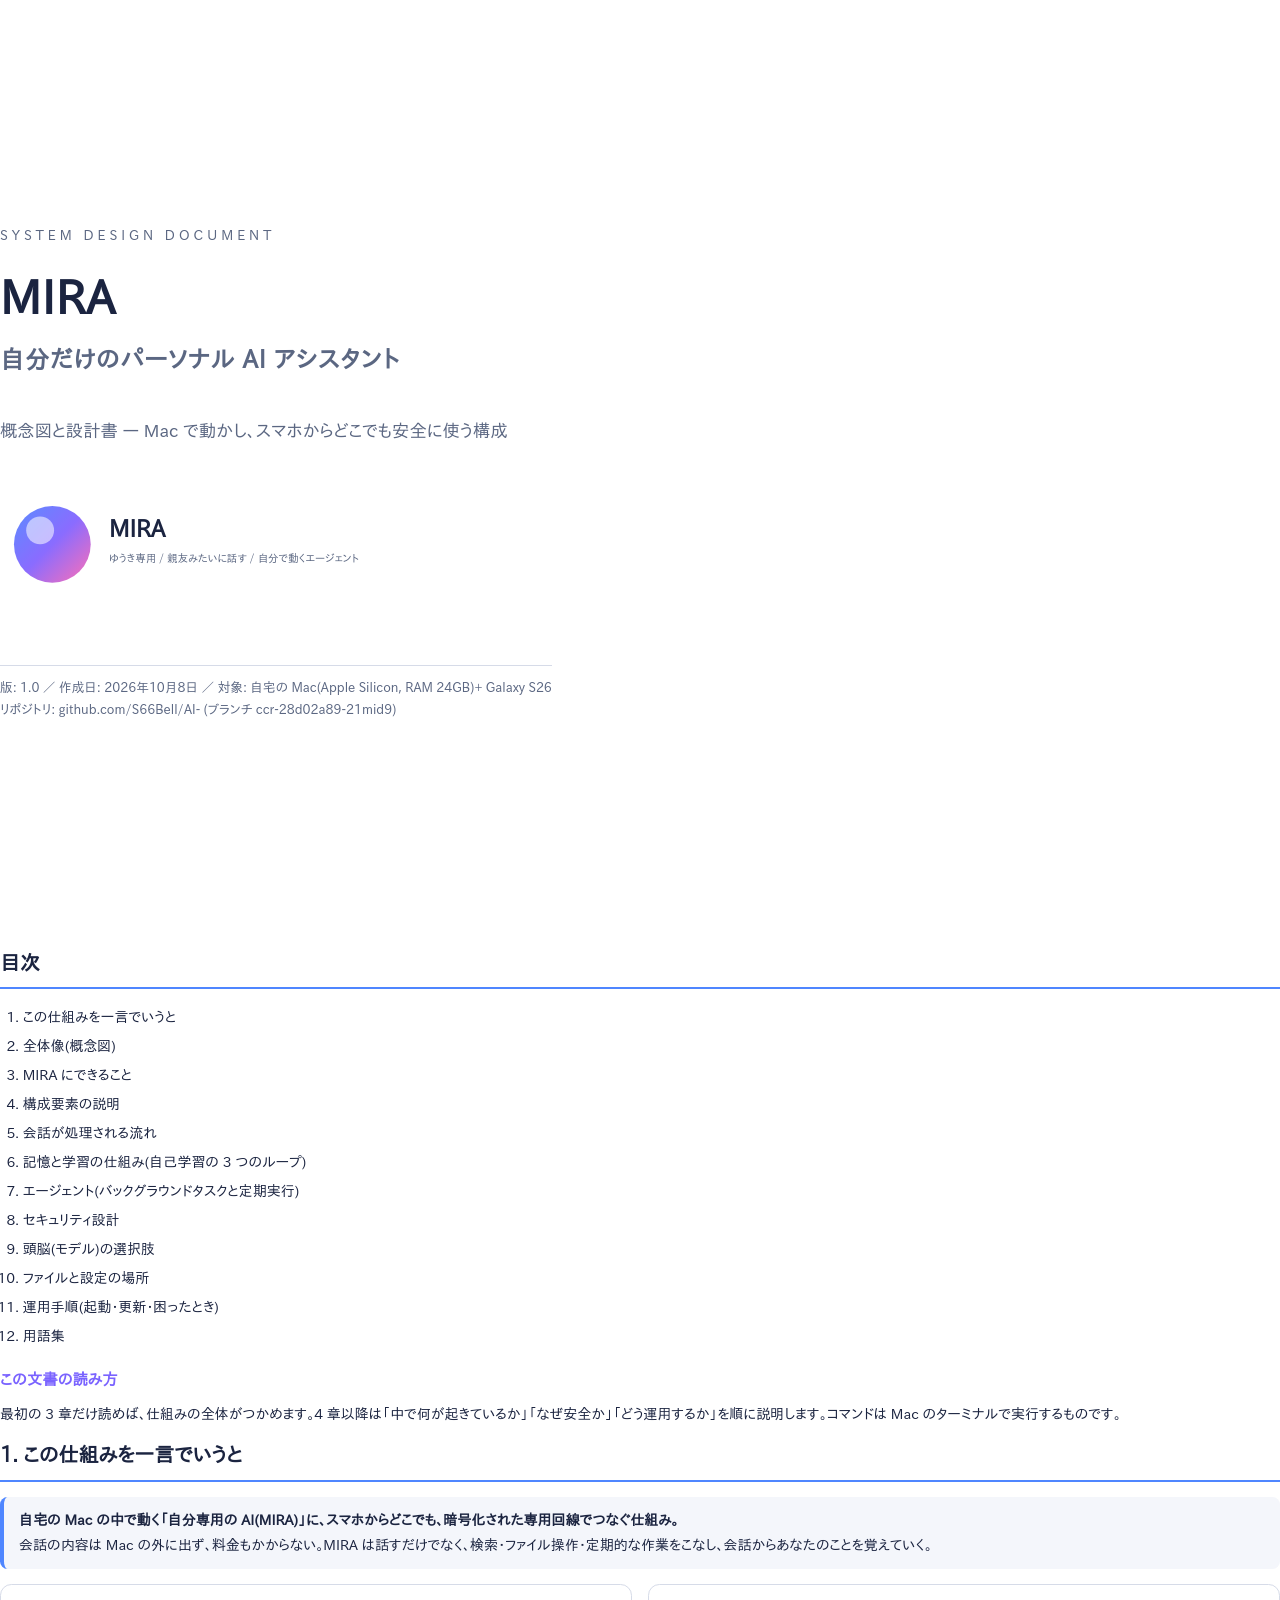
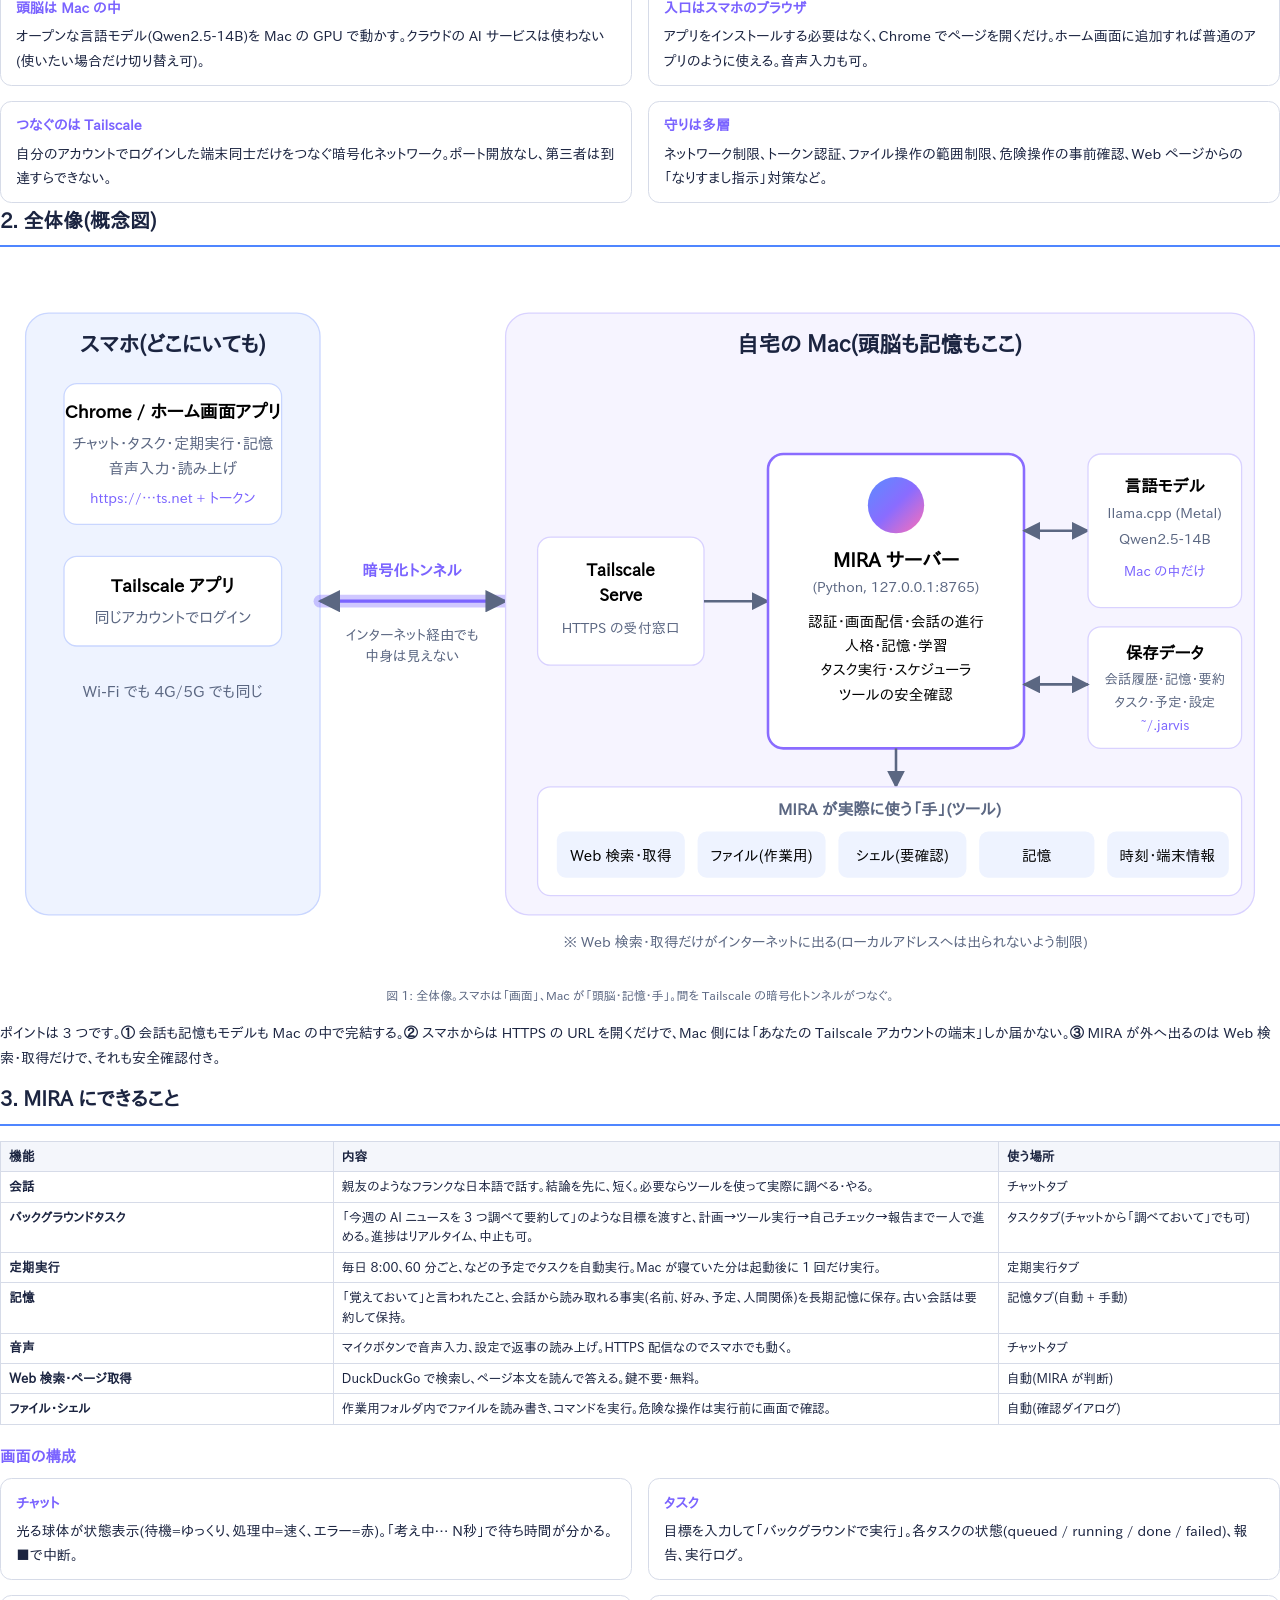
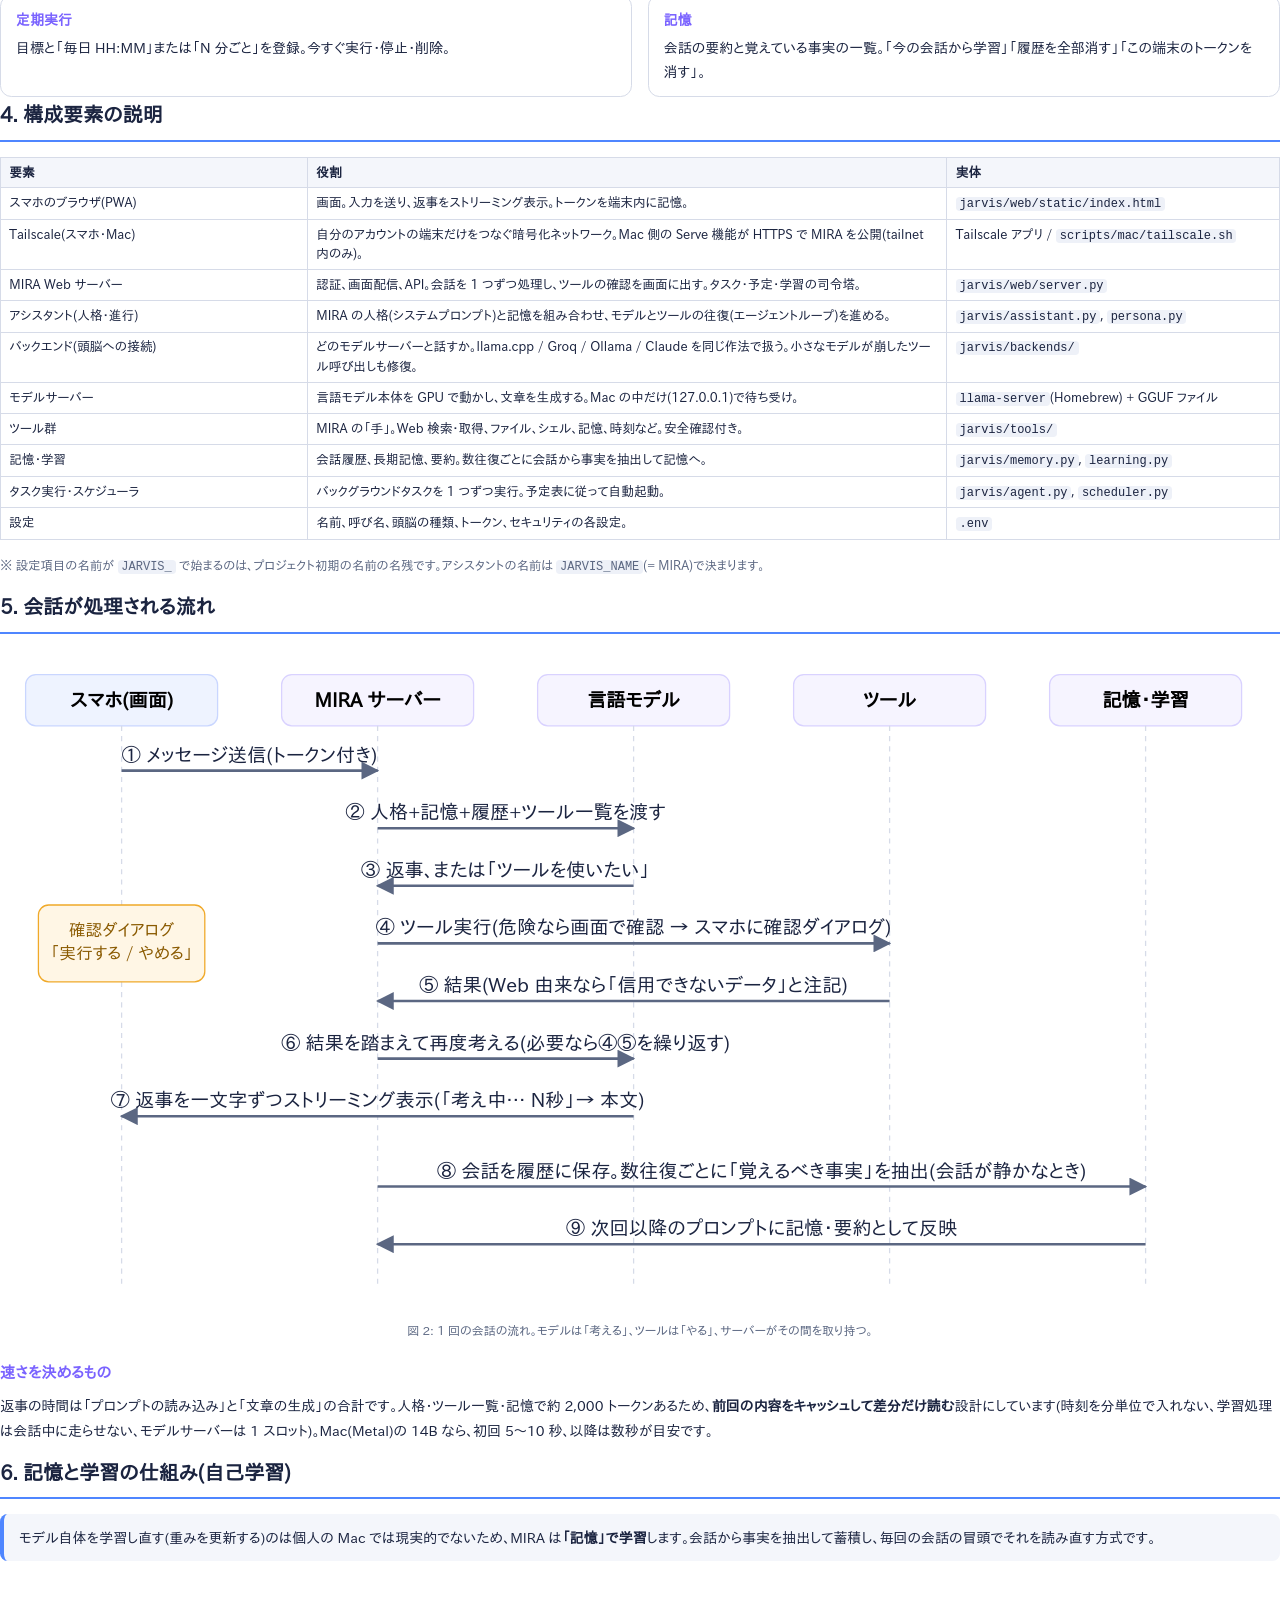
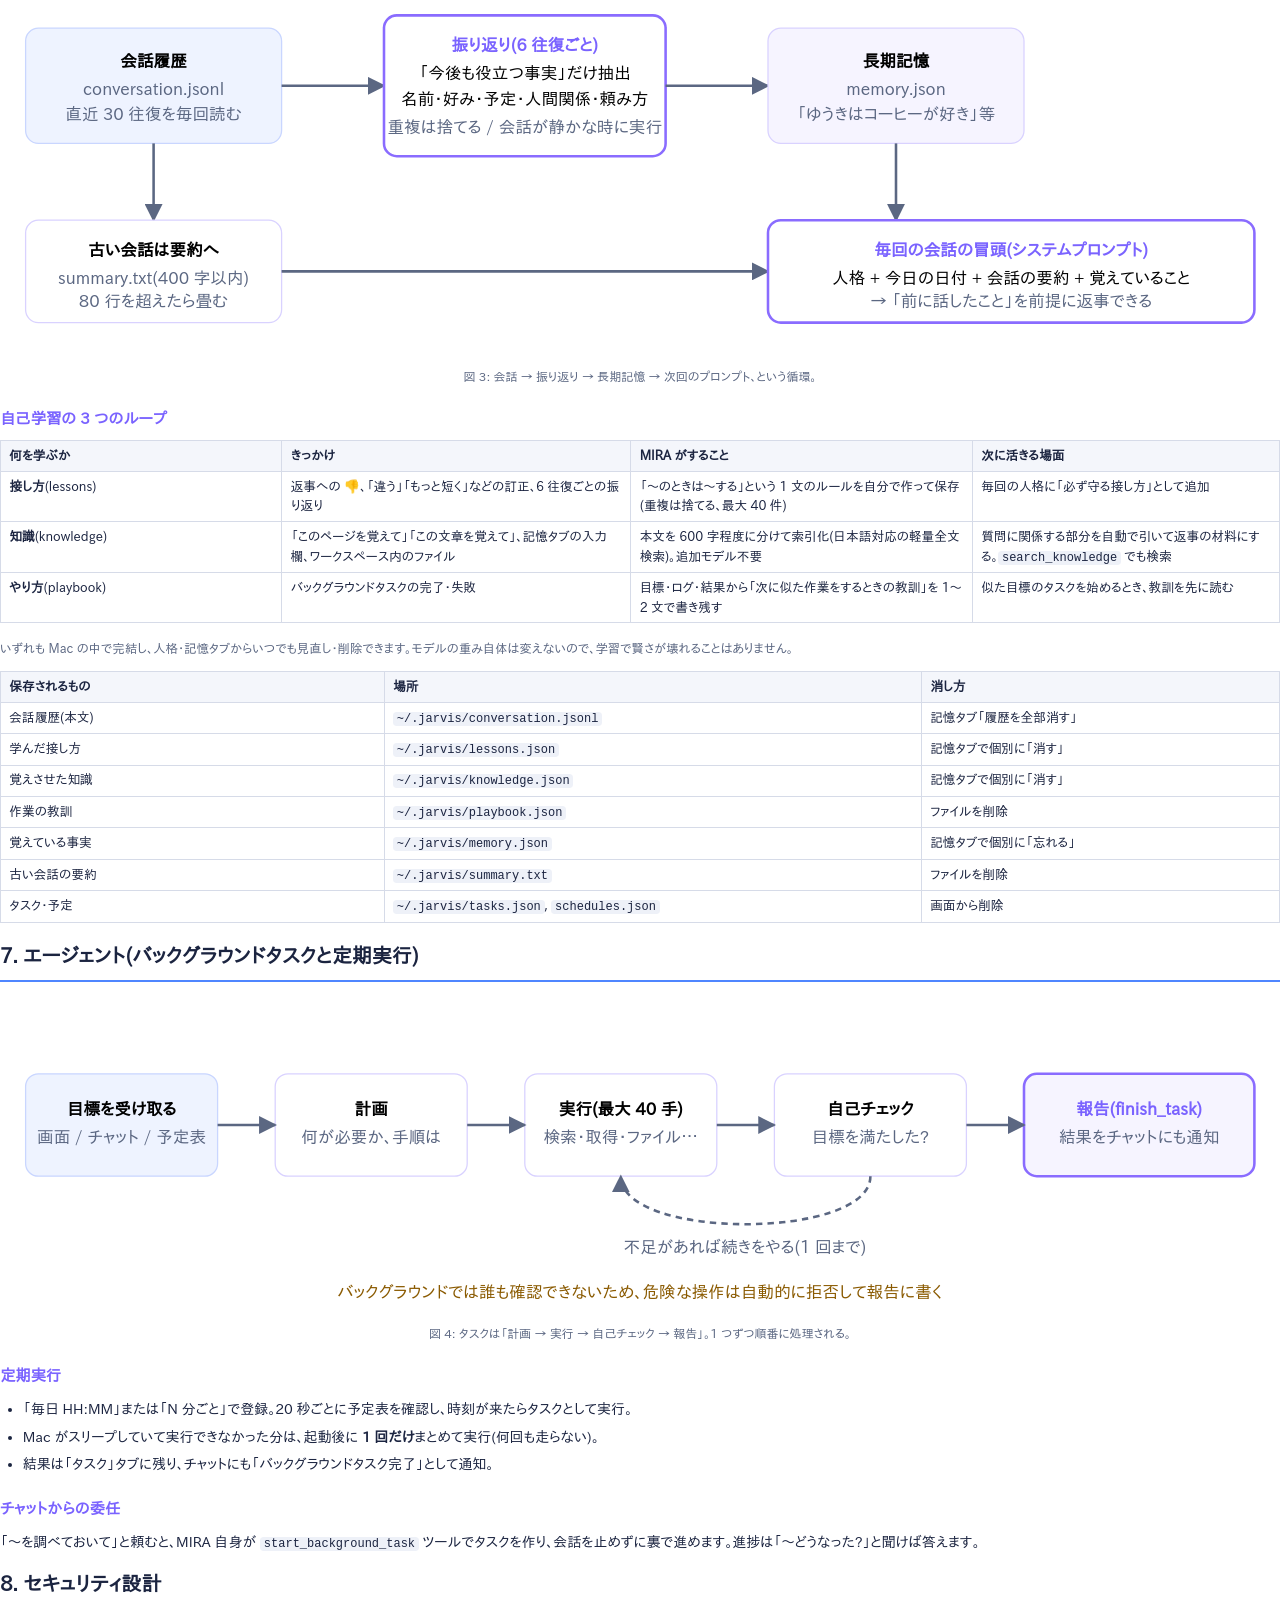
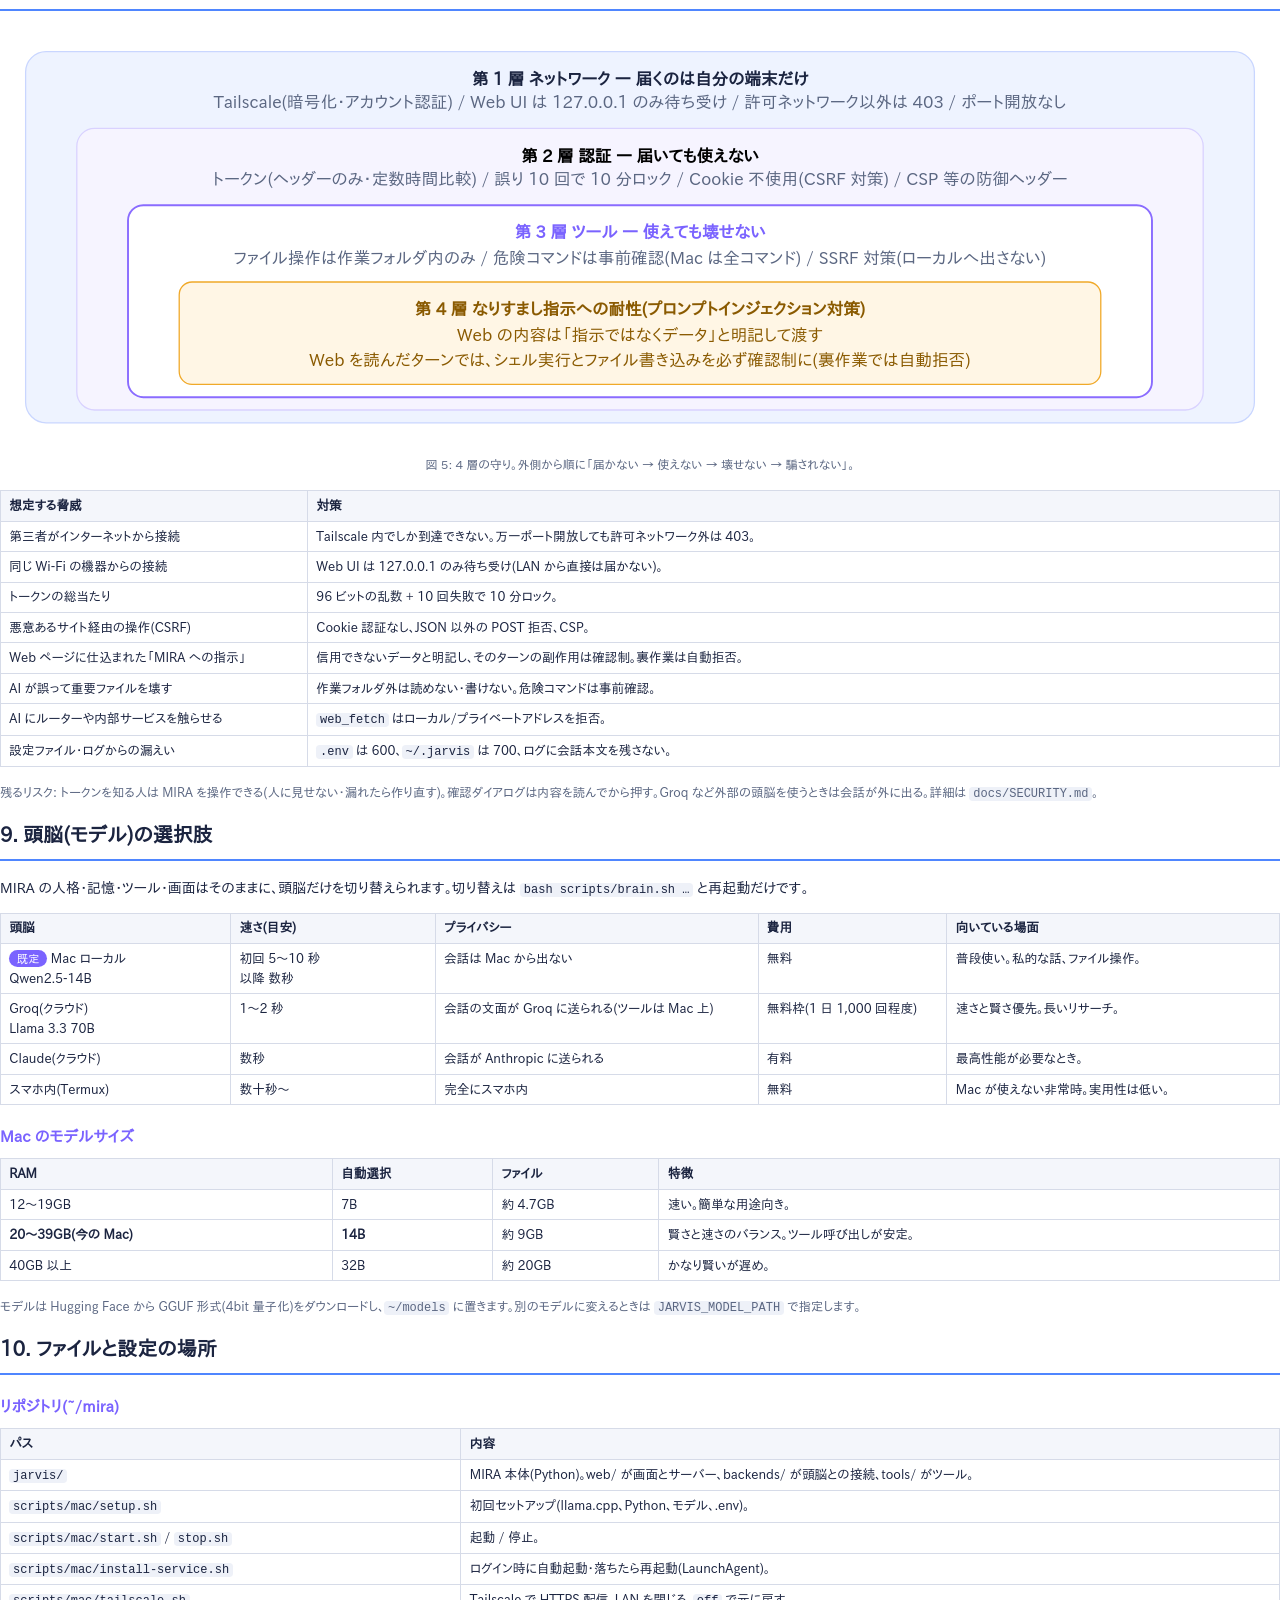
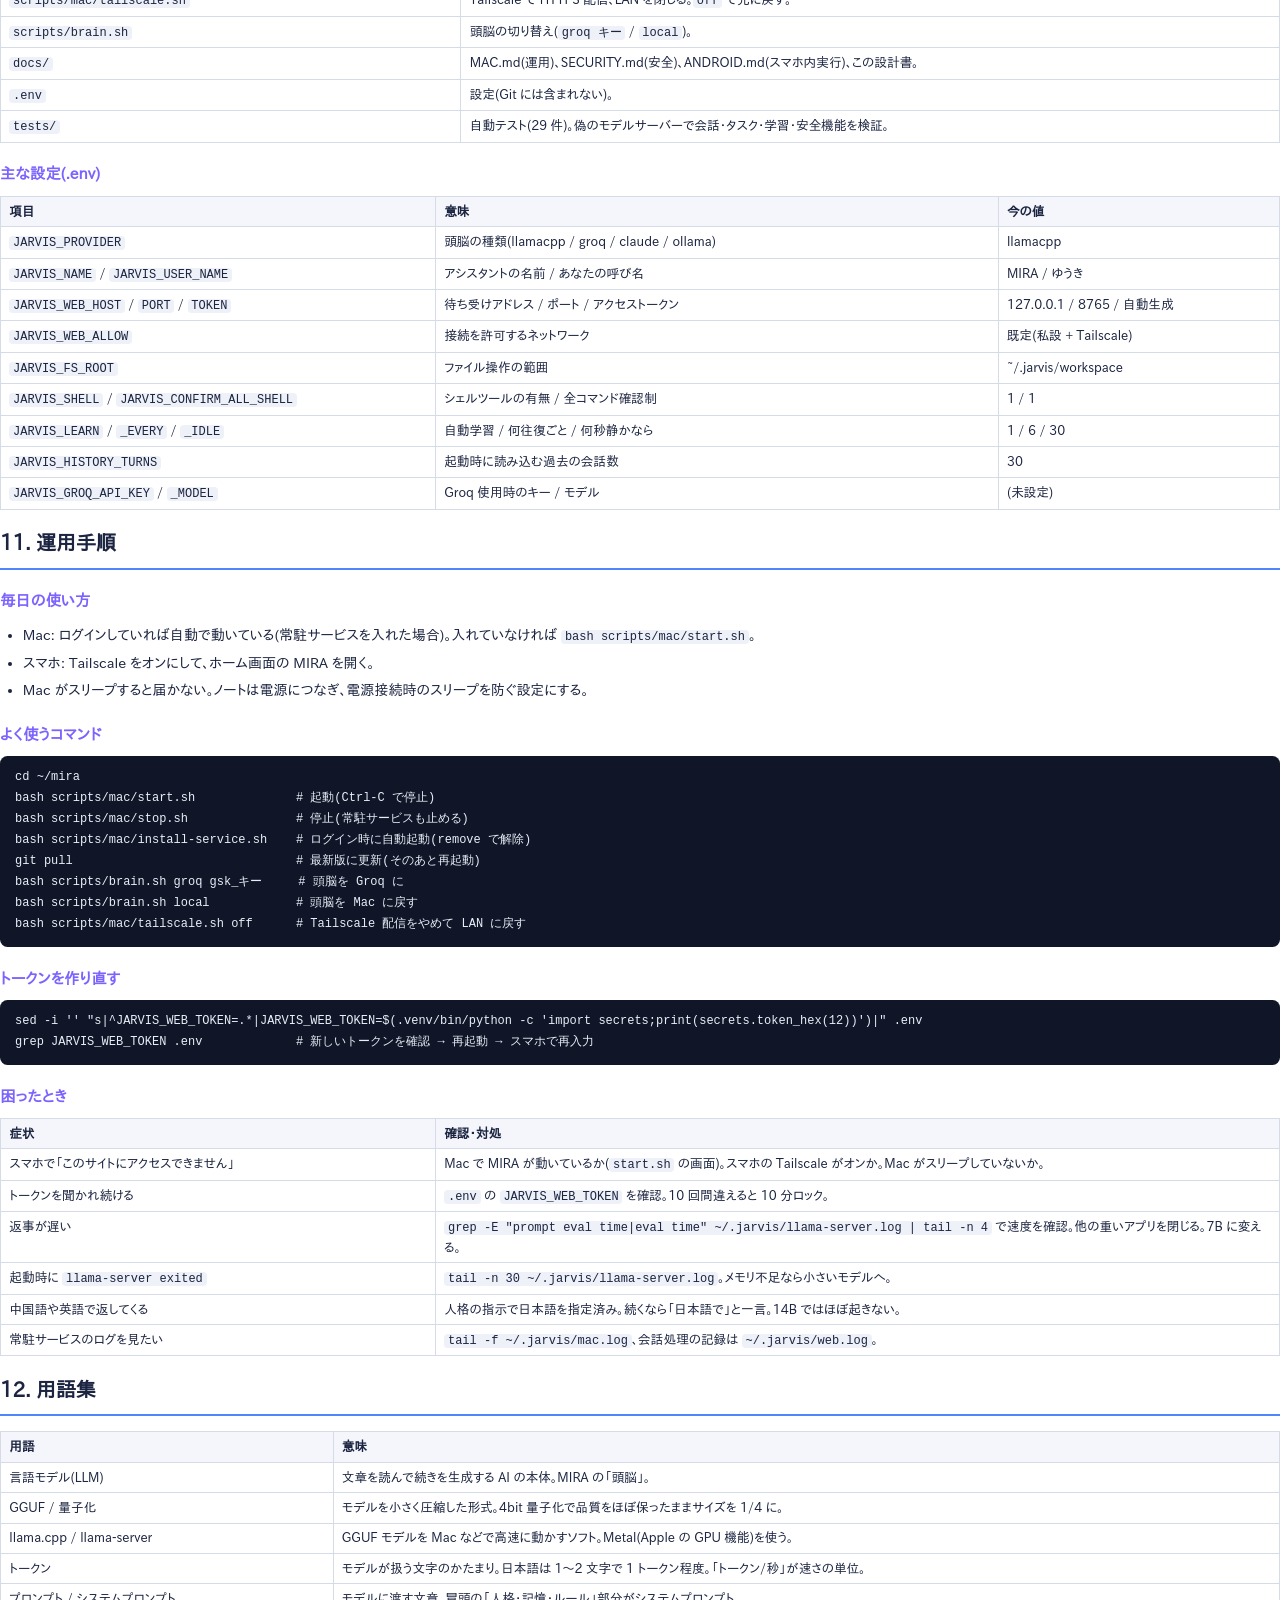
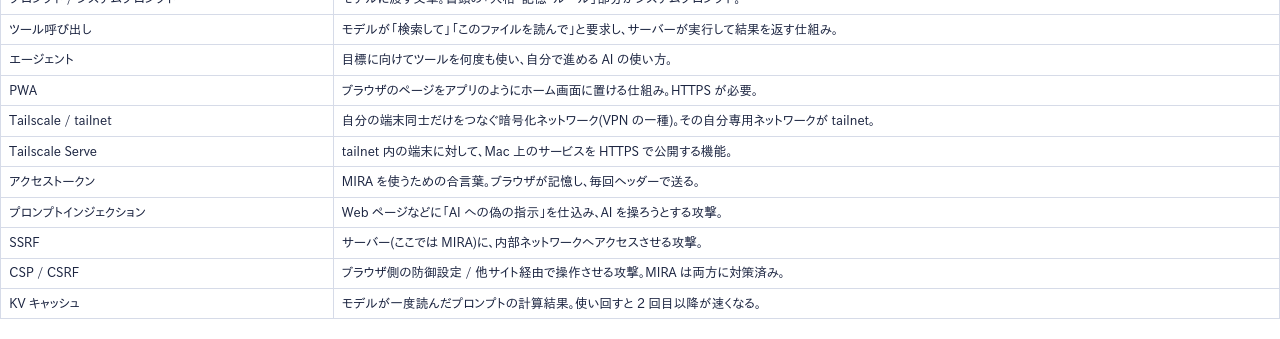
==== commit d93664d4: "Self-learning: behaviour lessons from feedback, knowledge base, task playbook - lessons: thumbs-down" ====
--- a/docs/design/mira-design.html
+++ b/docs/design/mira-design.html
@@ -67,7 +67,7 @@
     <li>MIRA にできること</li>
     <li>構成要素の説明</li>
     <li>会話が処理される流れ</li>
-    <li>記憶と学習の仕組み</li>
+    <li>記憶と学習の仕組み(自己学習の 3 つのループ)</li>
     <li>エージェント(バックグラウンドタスクと定期実行)</li>
     <li>セキュリティ設計</li>
     <li>頭脳(モデル)の選択肢</li>
@@ -264,7 +264,7 @@
 
 <!-- ───────────── 6. 記憶と学習 ───────────── -->
 <section class="page">
-  <h2>6. 記憶と学習の仕組み</h2>
+  <h2>6. 記憶と学習の仕組み(自己学習)</h2>
   <div class="lead">モデル自体を学習し直す(重みを更新する)のは個人の Mac では現実的でないため、MIRA は<b>「記憶」で学習</b>します。会話から事実を抽出して蓄積し、毎回の会話の冒頭でそれを読み直す方式です。</div>
   <div class="fig">
   <svg viewBox="0 0 1000 300" xmlns="http://www.w3.org/2000/svg" font-family="IPAPGothic, sans-serif" font-size="13">
@@ -300,9 +300,20 @@
   </svg>
   <div class="cap">図 3: 会話 → 振り返り → 長期記憶 → 次回のプロンプト、という循環。</div>
   </div>
+  <h3>自己学習の 3 つのループ</h3>
+  <table>
+    <tr><th style="width:22%">何を学ぶか</th><th>きっかけ</th><th>MIRA がすること</th><th style="width:24%">次に活きる場面</th></tr>
+    <tr><td><b>接し方</b>(lessons)</td><td>返事への 👎、「違う」「もっと短く」などの訂正、6 往復ごとの振り返り</td><td>「〜のときは〜する」という 1 文のルールを自分で作って保存(重複は捨てる、最大 40 件)</td><td>毎回の人格に「必ず守る接し方」として追加</td></tr>
+    <tr><td><b>知識</b>(knowledge)</td><td>「このページを覚えて」「この文章を覚えて」、記憶タブの入力欄、ワークスペース内のファイル</td><td>本文を 600 字程度に分けて索引化(日本語対応の軽量全文検索)。追加モデル不要</td><td>質問に関係する部分を自動で引いて返事の材料にする。<code>search_knowledge</code> でも検索</td></tr>
+    <tr><td><b>やり方</b>(playbook)</td><td>バックグラウンドタスクの完了・失敗</td><td>目標・ログ・結果から「次に似た作業をするときの教訓」を 1〜2 文で書き残す</td><td>似た目標のタスクを始めるとき、教訓を先に読む</td></tr>
+  </table>
+  <p class="note">いずれも Mac の中で完結し、人格・記憶タブからいつでも見直し・削除できます。モデルの重み自体は変えないので、学習で賢さが壊れることはありません。</p>
   <table>
     <tr><th style="width:30%">保存されるもの</th><th>場所</th><th style="width:28%">消し方</th></tr>
     <tr><td>会話履歴(本文)</td><td><code>~/.jarvis/conversation.jsonl</code></td><td>記憶タブ「履歴を全部消す」</td></tr>
+    <tr><td>学んだ接し方</td><td><code>~/.jarvis/lessons.json</code></td><td>記憶タブで個別に「消す」</td></tr>
+    <tr><td>覚えさせた知識</td><td><code>~/.jarvis/knowledge.json</code></td><td>記憶タブで個別に「消す」</td></tr>
+    <tr><td>作業の教訓</td><td><code>~/.jarvis/playbook.json</code></td><td>ファイルを削除</td></tr>
     <tr><td>覚えている事実</td><td><code>~/.jarvis/memory.json</code></td><td>記憶タブで個別に「忘れる」</td></tr>
     <tr><td>古い会話の要約</td><td><code>~/.jarvis/summary.txt</code></td><td>ファイルを削除</td></tr>
     <tr><td>タスク・予定</td><td><code>~/.jarvis/tasks.json</code>, <code>schedules.json</code></td><td>画面から削除</td></tr>
